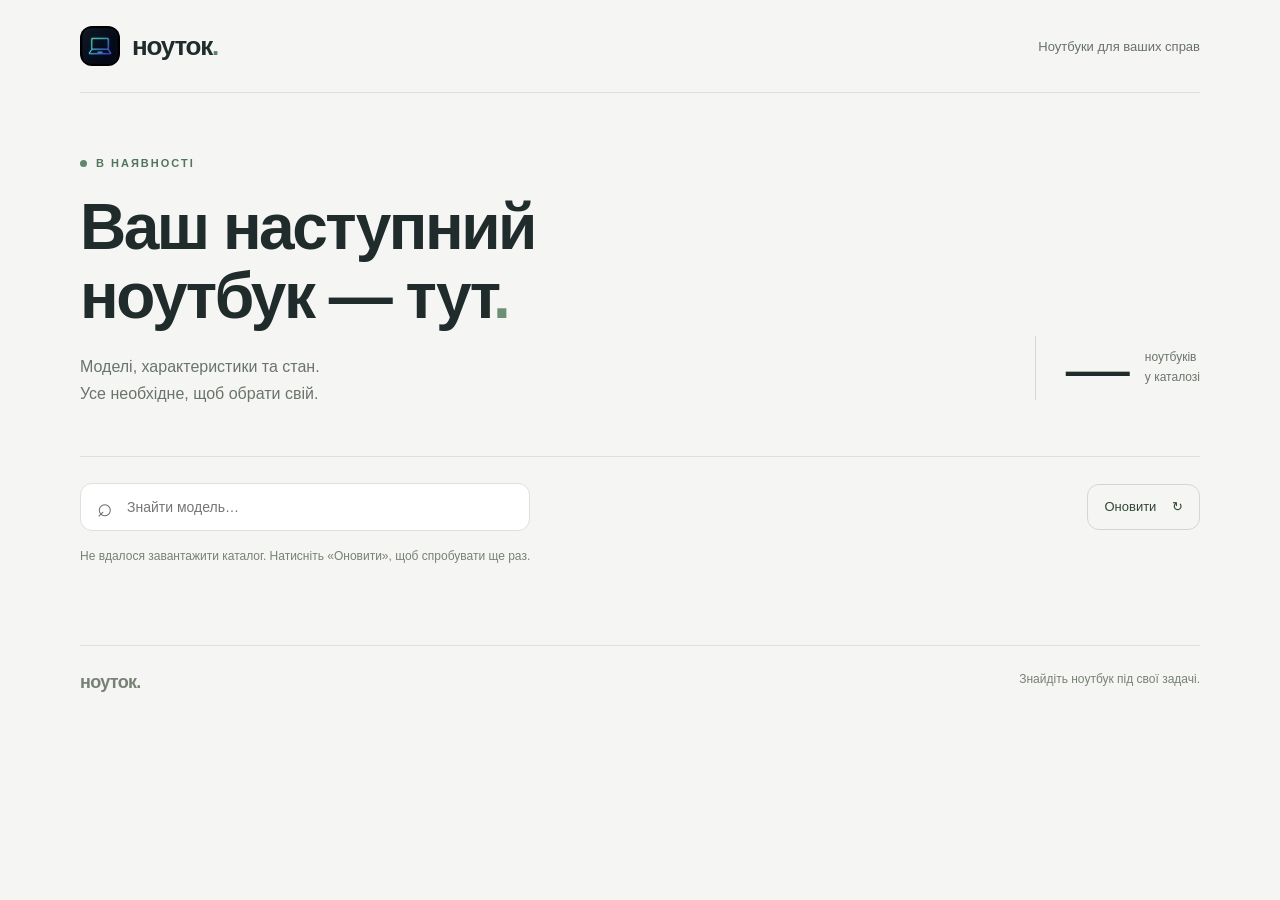
==== catalog.html @ 79359422 "Add files via upload" ====
<!DOCTYPE html>
<html lang="uk">
<head>
  <meta charset="UTF-8">
  <meta name="viewport" content="width=device-width, initial-scale=1">
  <meta name="theme-color" content="#f5f6f3">
  <meta name="description" content="Ноуток — ноутбуки в наявності. Оберіть модель, оперативну пам’ять, SSD і стан.">
  <title>Ноутбуки в наявності · Ноуток</title>
  <link rel="icon" href="icon-192.png">
  <link rel="stylesheet" href="catalog.css?v=1.11.97">
  <script src="catalog.js?v=1.11.96" defer></script>
</head>
<body>
  <header class="catalog-header"><a href="catalog.html" class="catalog-brand" aria-label="Ноуток — каталог"><img src="icon-192.png" width="40" height="40" alt=""><span>ноуток<span class="brand-dot">.</span></span></a><span class="header-note">Ноутбуки для ваших справ</span></header>
  <main>
    <section class="catalog-intro" aria-labelledby="catalogTitle">
      <div><p class="eyebrow"><span></span> В НАЯВНОСТІ</p><h1 id="catalogTitle">Ваш наступний<br>ноутбук — тут<span>.</span></h1><p class="intro-copy">Моделі, характеристики та стан.<br>Усе необхідне, щоб обрати свій.</p></div>
      <div class="catalog-total"><strong id="catalogTotal">—</strong><span>ноутбуків<br>у каталозі</span></div>
    </section>
    <section class="catalog-results" aria-label="Ноутбуки">
      <div class="catalog-toolbar"><label class="search"><span aria-hidden="true">⌕</span><input id="catalogSearch" type="search" placeholder="Знайти модель…" aria-label="Пошук ноутбука"></label><button id="catalogReload" type="button">Оновити <span aria-hidden="true">↻</span></button></div>
      <div class="catalog-info"><p id="catalogStatus" role="status" aria-live="polite">Завантаження ноутбуків…</p><span id="catalogUpdated"></span></div>
      <div id="catalogList" aria-busy="true"></div>
    </section>
  </main>
  <footer><span>ноуток.</span><span>Знайдіть ноутбук під свої задачі.</span></footer>
</body>
</html>
---- catalog.css ----
:root{font-family:Inter,-apple-system,BlinkMacSystemFont,"Segoe UI",sans-serif;color:#202c2b;background:#f5f6f3;font-synthesis:none}*{box-sizing:border-box}body{margin:0}button,input{font:inherit}button,a,input{-webkit-tap-highlight-color:transparent}button{cursor:pointer}a{color:inherit;text-decoration:none}.catalog-header,main,footer{width:min(1120px,calc(100% - 64px));margin-inline:auto}.catalog-header{display:flex;align-items:center;justify-content:space-between;padding:26px 0;border-bottom:1px solid #dce1da}.catalog-brand{display:flex;gap:12px;align-items:center;font-size:26px;font-weight:850;letter-spacing:-1.2px}.catalog-brand img{border-radius:12px}.brand-dot{color:#5b826b}.header-note{font-size:13px;color:#69716c}.catalog-intro{display:flex;justify-content:space-between;align-items:flex-end;padding:64px 0 48px;gap:24px}.eyebrow{display:flex;gap:9px;align-items:center;font-size:11px;letter-spacing:2px;font-weight:800;color:#50745d;margin:0 0 24px}.eyebrow span{width:7px;height:7px;border-radius:50%;background:#60866b}h1{font-size:clamp(38px,5.5vw,64px);line-height:1.08;letter-spacing:-2.5px;font-weight:750;margin:0}h1>span{color:#6d8f75}.intro-copy{font-size:16px;line-height:1.7;color:#6a746c;margin:22px 0 0}.catalog-total{display:flex;align-items:center;gap:18px;border-left:1px solid #d1d8cf;padding-left:30px;margin-bottom:8px}.catalog-total strong{font-size:64px;line-height:1;letter-spacing:-3px;font-weight:500}.catalog-total span{font-size:12px;line-height:1.6;color:#6a746c}.catalog-toolbar{display:flex;justify-content:space-between;gap:16px;align-items:center;border-top:1px solid #dce1da;padding-top:26px}.search{display:flex;gap:12px;align-items:center;width:min(450px,100%);padding:10px 16px;background:#fff;border:1px solid #dce1da;border-radius:12px}.search>span{font-size:26px;line-height:1;color:#6a746c}.search input{width:100%;border:0;outline:none;background:none;min-height:26px;font-size:14px;color:#202c2b}.search:focus-within{outline:2px solid #6d8f75;outline-offset:2px}#catalogReload{padding:12px 16px;min-height:46px;border-radius:12px;border:1px solid #d1d8cf;background:transparent;color:#314637;font-size:13px;white-space:nowrap}#catalogReload span{margin-left:12px}#catalogReload:disabled{opacity:.5;cursor:wait}.catalog-info{display:flex;justify-content:space-between;gap:16px;align-items:center;min-height:50px;font-size:12px;color:#788175}.catalog-info p{margin:14px 0}#catalogList{display:grid;gap:12px}.buyer-card{display:grid;grid-template-columns:minmax(0,1fr) 320px;align-items:center;gap:30px;padding:26px;background:#fff;border:1px solid #e0e5dc;border-radius:18px}.buyer-model{display:flex;gap:18px;align-items:center;min-width:0}.laptop-symbol{display:grid;place-items:center;flex-shrink:0;width:62px;height:62px;background:#eef2eb;border-radius:14px;color:#617c66}.laptop-symbol svg{width:34px;height:34px}.buyer-card h2{font-size:18px;line-height:1.45;font-weight:650;margin:0;letter-spacing:-.3px;overflow-wrap:anywhere}.buyer-number{font-size:11px;letter-spacing:1px;text-transform:uppercase;color:#788175;margin:0 0 7px}.buyer-card dl{display:grid;grid-template-columns:1fr 1fr 1fr;gap:12px;margin:0}.buyer-card dt{font-size:10px;letter-spacing:1px;color:#788175;text-transform:uppercase;margin-bottom:9px}.buyer-card dd{margin:0;font-size:15px;font-weight:650}.condition{display:inline-block;border-radius:6px;padding:4px 7px;background:#edf4e9;color:#4a6a45;line-height:1.25}.unspecified{color:#879084;font-size:12px;font-weight:400}.catalog-empty{padding:60px 20px;text-align:center;color:#69716c;border:1px dashed #cdd7ca;border-radius:18px;font-size:15px}footer{display:flex;justify-content:space-between;gap:20px;margin-top:64px;padding:26px 0;border-top:1px solid #dce1da;color:#788175;font-size:12px}footer>span:first-child{font-weight:800;font-size:18px;letter-spacing:-.7px}button:focus-visible,a:focus-visible{outline:2px solid #6d8f75;outline-offset:4px}@media(max-width:780px){.catalog-header,main,footer{width:calc(100% - 36px)}.header-note{font-size:11px;max-width:110px;text-align:right}.catalog-intro{padding:40px 0 32px;align-items:flex-start}.catalog-total{padding-left:16px;margin-top:42px;display:block}.catalog-total strong{font-size:40px}.catalog-total span{display:block;font-size:10px;margin-top:8px}h1{font-size:40px;letter-spacing:-1.7px}.intro-copy{font-size:14px}.buyer-card{grid-template-columns:1fr;gap:24px;padding:20px}.buyer-card dl{padding-top:18px;border-top:1px solid #edf0e9;gap:10px}.buyer-card h2{font-size:17px}.laptop-symbol{width:48px;height:48px}.buyer-model{gap:14px}.catalog-info{font-size:11px}#catalogUpdated{white-space:nowrap}.catalog-toolbar{gap:10px}#catalogReload{padding:12px}.catalog-total{flex-shrink:0}.catalog-intro>div:first-child{min-width:0}}@media(max-width:380px){h1{font-size:34px}.catalog-total{display:none}.catalog-header{padding:20px 0}.buyer-card{padding:17px}.buyer-card dd{font-size:14px}.catalog-info{align-items:flex-start}.catalog-info>span{margin-top:14px}.catalog-toolbar>button span{display:none}}

/* Buyer cards: aligned specifications and a distinct price column. */
.buyer-card{grid-template-columns:minmax(0,1fr) minmax(420px,1.15fr);gap:28px;padding:24px;border-radius:20px;box-shadow:0 3px 14px rgba(32,44,43,.025)}
.buyer-model>div{min-width:0}
.buyer-number{font-size:10px;letter-spacing:1.2px;margin-bottom:8px}
.buyer-card h2{font-size:19px;line-height:1.35}
.laptop-symbol{width:56px;height:56px;border:1px solid #e2eadd;background:linear-gradient(145deg,#f3f6ef,#e9efe4)}
.buyer-card dl{grid-template-columns:minmax(0,1fr) minmax(0,1fr) minmax(0,1.2fr) minmax(0,1.5fr);gap:16px;align-items:center}
.buyer-card dl>div{min-width:0}
.buyer-card dt{font-size:10px;letter-spacing:1px;margin-bottom:8px}
.buyer-card dd{font-size:16px;line-height:1.4;overflow-wrap:anywhere}
.buyer-card dl>div:last-child{border-left:1px solid #e4e9e0;padding-left:20px;text-align:right}
.buyer-card dl>div:last-child dd{font-size:23px;font-weight:750;letter-spacing:-.6px;color:#34553d}
.condition{padding:5px 9px;border:1px solid #e3eddd;border-radius:8px;font-size:13px;white-space:nowrap}
@media(max-width:950px){
  .buyer-card{grid-template-columns:1fr;gap:20px}
  .buyer-card dl{border-top:1px solid #edf0e9;padding-top:18px}
}
@media(max-width:480px){
  .buyer-card{padding:18px;gap:16px;border-radius:16px}
  .buyer-card h2{font-size:17px}
  .buyer-card dl{grid-template-columns:1fr 1fr;gap:16px 20px;padding-top:16px}
  .buyer-card dl>div:last-child{padding-left:0;border-left:0;text-align:left}
  .buyer-card dl>div:last-child dd{font-size:21px}
  .laptop-symbol{width:46px;height:46px;border-radius:12px}
}

.buyer-processor{margin:8px 0 0;font-size:12px;line-height:1.5;color:#69716c;overflow-wrap:anywhere}
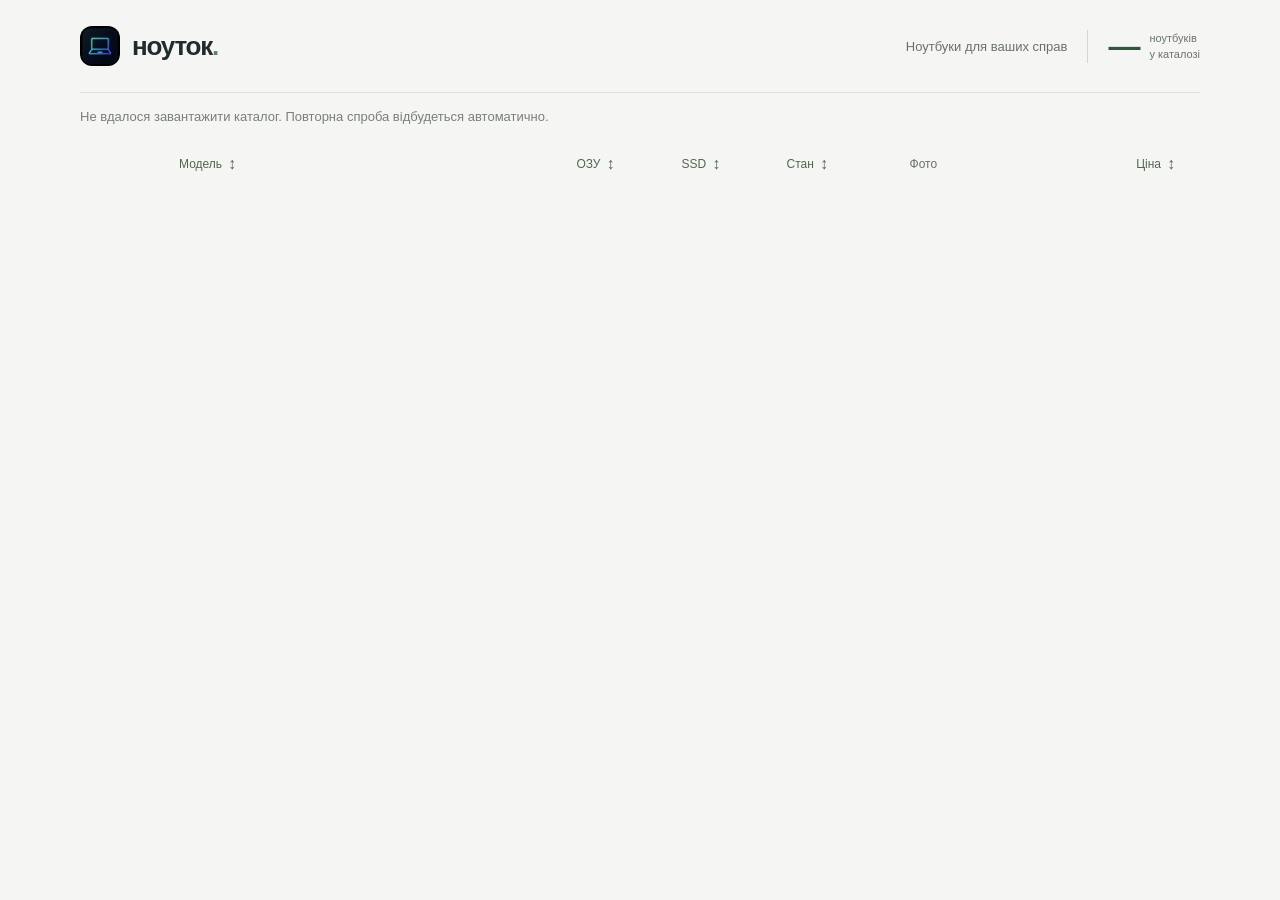
==== commit f579a2de: "Add files via upload" ====
--- a/catalog.html
+++ b/catalog.html
@@ -7,22 +7,17 @@
   <meta name="description" content="Ноуток — ноутбуки в наявності. Оберіть модель, оперативну пам’ять, SSD і стан.">
   <title>Ноутбуки в наявності · Ноуток</title>
   <link rel="icon" href="icon-192.png">
-  <link rel="stylesheet" href="catalog.css?v=1.11.97">
-  <script src="catalog.js?v=1.11.96" defer></script>
+  <link rel="stylesheet" href="catalog.css?v=1.11.109">
+  <script src="catalog.js?v=1.11.109" defer></script>
 </head>
 <body>
-  <header class="catalog-header"><a href="catalog.html" class="catalog-brand" aria-label="Ноуток — каталог"><img src="icon-192.png" width="40" height="40" alt=""><span>ноуток<span class="brand-dot">.</span></span></a><span class="header-note">Ноутбуки для ваших справ</span></header>
+  <header class="catalog-header"><a href="catalog.html" class="catalog-brand" aria-label="Ноуток — каталог"><img src="icon-192.png" width="40" height="40" alt=""><span>ноуток<span class="brand-dot">.</span></span></a><span class="header-note">Ноутбуки для ваших справ</span><div class="catalog-total"><strong id="catalogTotal">—</strong><span>ноутбуків<br>у каталозі</span></div></header>
   <main>
-    <section class="catalog-intro" aria-labelledby="catalogTitle">
-      <div><p class="eyebrow"><span></span> В НАЯВНОСТІ</p><h1 id="catalogTitle">Ваш наступний<br>ноутбук — тут<span>.</span></h1><p class="intro-copy">Моделі, характеристики та стан.<br>Усе необхідне, щоб обрати свій.</p></div>
-      <div class="catalog-total"><strong id="catalogTotal">—</strong><span>ноутбуків<br>у каталозі</span></div>
-    </section>
     <section class="catalog-results" aria-label="Ноутбуки">
-      <div class="catalog-toolbar"><label class="search"><span aria-hidden="true">⌕</span><input id="catalogSearch" type="search" placeholder="Знайти модель…" aria-label="Пошук ноутбука"></label><button id="catalogReload" type="button">Оновити <span aria-hidden="true">↻</span></button></div>
-      <div class="catalog-info"><p id="catalogStatus" role="status" aria-live="polite">Завантаження ноутбуків…</p><span id="catalogUpdated"></span></div>
+      <p id="catalogStatus" role="status" aria-live="polite">Завантаження ноутбуків…</p>
+      <div class="catalog-sort-buttons" role="group" aria-label="Сортування за колонками"><button type="button" data-sort-field="title" aria-pressed="false">Модель <span aria-hidden="true">↕</span></button><div class="catalog-sort-specs"><button type="button" data-sort-field="ram" aria-pressed="false">ОЗУ <span aria-hidden="true">↕</span></button><button type="button" data-sort-field="ssd" aria-pressed="false">SSD <span aria-hidden="true">↕</span></button><button type="button" data-sort-field="condition" aria-pressed="false">Стан <span aria-hidden="true">↕</span></button><span class="catalog-photo-heading">Фото</span><button type="button" data-sort-field="price" aria-pressed="false">Ціна <span aria-hidden="true">↕</span></button></div></div>
       <div id="catalogList" aria-busy="true"></div>
     </section>
   </main>
-  <footer><span>ноуток.</span><span>Знайдіть ноутбук під свої задачі.</span></footer>
 </body>
 </html>
--- a/catalog.css
+++ b/catalog.css
@@ -1,12 +1,12 @@
-:root{font-family:Inter,-apple-system,BlinkMacSystemFont,"Segoe UI",sans-serif;color:#202c2b;background:#f5f6f3;font-synthesis:none}*{box-sizing:border-box}body{margin:0}button,input{font:inherit}button,a,input{-webkit-tap-highlight-color:transparent}button{cursor:pointer}a{color:inherit;text-decoration:none}.catalog-header,main,footer{width:min(1120px,calc(100% - 64px));margin-inline:auto}.catalog-header{display:flex;align-items:center;justify-content:space-between;padding:26px 0;border-bottom:1px solid #dce1da}.catalog-brand{display:flex;gap:12px;align-items:center;font-size:26px;font-weight:850;letter-spacing:-1.2px}.catalog-brand img{border-radius:12px}.brand-dot{color:#5b826b}.header-note{font-size:13px;color:#69716c}.catalog-intro{display:flex;justify-content:space-between;align-items:flex-end;padding:64px 0 48px;gap:24px}.eyebrow{display:flex;gap:9px;align-items:center;font-size:11px;letter-spacing:2px;font-weight:800;color:#50745d;margin:0 0 24px}.eyebrow span{width:7px;height:7px;border-radius:50%;background:#60866b}h1{font-size:clamp(38px,5.5vw,64px);line-height:1.08;letter-spacing:-2.5px;font-weight:750;margin:0}h1>span{color:#6d8f75}.intro-copy{font-size:16px;line-height:1.7;color:#6a746c;margin:22px 0 0}.catalog-total{display:flex;align-items:center;gap:18px;border-left:1px solid #d1d8cf;padding-left:30px;margin-bottom:8px}.catalog-total strong{font-size:64px;line-height:1;letter-spacing:-3px;font-weight:500}.catalog-total span{font-size:12px;line-height:1.6;color:#6a746c}.catalog-toolbar{display:flex;justify-content:space-between;gap:16px;align-items:center;border-top:1px solid #dce1da;padding-top:26px}.search{display:flex;gap:12px;align-items:center;width:min(450px,100%);padding:10px 16px;background:#fff;border:1px solid #dce1da;border-radius:12px}.search>span{font-size:26px;line-height:1;color:#6a746c}.search input{width:100%;border:0;outline:none;background:none;min-height:26px;font-size:14px;color:#202c2b}.search:focus-within{outline:2px solid #6d8f75;outline-offset:2px}#catalogReload{padding:12px 16px;min-height:46px;border-radius:12px;border:1px solid #d1d8cf;background:transparent;color:#314637;font-size:13px;white-space:nowrap}#catalogReload span{margin-left:12px}#catalogReload:disabled{opacity:.5;cursor:wait}.catalog-info{display:flex;justify-content:space-between;gap:16px;align-items:center;min-height:50px;font-size:12px;color:#788175}.catalog-info p{margin:14px 0}#catalogList{display:grid;gap:12px}.buyer-card{display:grid;grid-template-columns:minmax(0,1fr) 320px;align-items:center;gap:30px;padding:26px;background:#fff;border:1px solid #e0e5dc;border-radius:18px}.buyer-model{display:flex;gap:18px;align-items:center;min-width:0}.laptop-symbol{display:grid;place-items:center;flex-shrink:0;width:62px;height:62px;background:#eef2eb;border-radius:14px;color:#617c66}.laptop-symbol svg{width:34px;height:34px}.buyer-card h2{font-size:18px;line-height:1.45;font-weight:650;margin:0;letter-spacing:-.3px;overflow-wrap:anywhere}.buyer-number{font-size:11px;letter-spacing:1px;text-transform:uppercase;color:#788175;margin:0 0 7px}.buyer-card dl{display:grid;grid-template-columns:1fr 1fr 1fr;gap:12px;margin:0}.buyer-card dt{font-size:10px;letter-spacing:1px;color:#788175;text-transform:uppercase;margin-bottom:9px}.buyer-card dd{margin:0;font-size:15px;font-weight:650}.condition{display:inline-block;border-radius:6px;padding:4px 7px;background:#edf4e9;color:#4a6a45;line-height:1.25}.unspecified{color:#879084;font-size:12px;font-weight:400}.catalog-empty{padding:60px 20px;text-align:center;color:#69716c;border:1px dashed #cdd7ca;border-radius:18px;font-size:15px}footer{display:flex;justify-content:space-between;gap:20px;margin-top:64px;padding:26px 0;border-top:1px solid #dce1da;color:#788175;font-size:12px}footer>span:first-child{font-weight:800;font-size:18px;letter-spacing:-.7px}button:focus-visible,a:focus-visible{outline:2px solid #6d8f75;outline-offset:4px}@media(max-width:780px){.catalog-header,main,footer{width:calc(100% - 36px)}.header-note{font-size:11px;max-width:110px;text-align:right}.catalog-intro{padding:40px 0 32px;align-items:flex-start}.catalog-total{padding-left:16px;margin-top:42px;display:block}.catalog-total strong{font-size:40px}.catalog-total span{display:block;font-size:10px;margin-top:8px}h1{font-size:40px;letter-spacing:-1.7px}.intro-copy{font-size:14px}.buyer-card{grid-template-columns:1fr;gap:24px;padding:20px}.buyer-card dl{padding-top:18px;border-top:1px solid #edf0e9;gap:10px}.buyer-card h2{font-size:17px}.laptop-symbol{width:48px;height:48px}.buyer-model{gap:14px}.catalog-info{font-size:11px}#catalogUpdated{white-space:nowrap}.catalog-toolbar{gap:10px}#catalogReload{padding:12px}.catalog-total{flex-shrink:0}.catalog-intro>div:first-child{min-width:0}}@media(max-width:380px){h1{font-size:34px}.catalog-total{display:none}.catalog-header{padding:20px 0}.buyer-card{padding:17px}.buyer-card dd{font-size:14px}.catalog-info{align-items:flex-start}.catalog-info>span{margin-top:14px}.catalog-toolbar>button span{display:none}}
+:root{font-family:Inter,-apple-system,BlinkMacSystemFont,"Segoe UI",sans-serif;color:#202c2b;background:#f5f6f3;font-synthesis:none}*{box-sizing:border-box}body{margin:0}button,input{font:inherit}button,a,input{-webkit-tap-highlight-color:transparent}button{cursor:pointer}a{color:inherit;text-decoration:none}.catalog-header,main{width:min(1120px,calc(100% - 64px));margin-inline:auto}.catalog-header{display:flex;align-items:center;justify-content:space-between;padding:26px 0;border-bottom:1px solid #dce1da}.catalog-brand{display:flex;gap:12px;align-items:center;font-size:26px;font-weight:850;letter-spacing:-1.2px}.catalog-brand img{border-radius:12px}.brand-dot{color:#5b826b}.header-note{font-size:13px;color:#69716c}#catalogList{display:grid;gap:12px}.buyer-card{display:grid;grid-template-columns:minmax(0,1fr) 320px;align-items:center;gap:30px;padding:26px;background:#fff;border:1px solid #e0e5dc;border-radius:18px}.buyer-model{display:flex;gap:18px;align-items:center;min-width:0}.laptop-symbol{display:grid;place-items:center;flex-shrink:0;width:62px;height:62px;background:#eef2eb;border-radius:14px;color:#617c66}.laptop-symbol svg{width:34px;height:34px}.buyer-card h2{font-size:18px;line-height:1.45;font-weight:650;margin:0;letter-spacing:-.3px;overflow-wrap:anywhere}.buyer-number{font-size:11px;letter-spacing:1px;text-transform:uppercase;color:#788175;margin:0 0 7px}.buyer-card dl{display:grid;grid-template-columns:1fr 1fr 1fr;gap:12px;margin:0}.buyer-card dt{font-size:10px;letter-spacing:1px;color:#788175;text-transform:uppercase;margin-bottom:9px}.buyer-card dd{margin:0;font-size:15px;font-weight:650}.condition{display:inline-block;border-radius:6px;padding:4px 7px;background:#edf4e9;color:#4a6a45;line-height:1.25}.unspecified{color:#879084;font-size:12px;font-weight:400}.catalog-empty{padding:60px 20px;text-align:center;color:#69716c;border:1px dashed #cdd7ca;border-radius:18px;font-size:15px}button:focus-visible,a:focus-visible{outline:2px solid #6d8f75;outline-offset:4px}@media(max-width:780px){.catalog-header,main{width:calc(100% - 36px)}.header-note{font-size:11px;max-width:110px;text-align:right}.buyer-card{grid-template-columns:1fr;gap:24px;padding:20px}.buyer-card dl{padding-top:18px;border-top:1px solid #edf0e9;gap:10px}.buyer-card h2{font-size:17px}.laptop-symbol{width:48px;height:48px}.buyer-model{gap:14px}}@media(max-width:380px){.catalog-header{padding:20px 0}.buyer-card{padding:17px}.buyer-card dd{font-size:14px}}
 
 /* Buyer cards: aligned specifications and a distinct price column. */
-.buyer-card{grid-template-columns:minmax(0,1fr) minmax(420px,1.15fr);gap:28px;padding:24px;border-radius:20px;box-shadow:0 3px 14px rgba(32,44,43,.025)}
+.buyer-card{grid-template-columns:minmax(0,1fr) minmax(520px,1.35fr);gap:28px;padding:24px;border-radius:20px;box-shadow:0 3px 14px rgba(32,44,43,.025)}
 .buyer-model>div{min-width:0}
 .buyer-number{font-size:10px;letter-spacing:1.2px;margin-bottom:8px}
 .buyer-card h2{font-size:19px;line-height:1.35}
 .laptop-symbol{width:56px;height:56px;border:1px solid #e2eadd;background:linear-gradient(145deg,#f3f6ef,#e9efe4)}
-.buyer-card dl{grid-template-columns:minmax(0,1fr) minmax(0,1fr) minmax(0,1.2fr) minmax(0,1.5fr);gap:16px;align-items:center}
+.buyer-card dl{grid-template-columns:minmax(0,1fr) minmax(0,1fr) minmax(0,1.2fr) minmax(0,1.3fr) minmax(0,1.5fr);gap:16px;align-items:center}
 .buyer-card dl>div{min-width:0}
 .buyer-card dt{font-size:10px;letter-spacing:1px;margin-bottom:8px}
 .buyer-card dd{font-size:16px;line-height:1.4;overflow-wrap:anywhere}
@@ -27,3 +27,44 @@
 }
 
 .buyer-processor{margin:8px 0 0;font-size:12px;line-height:1.5;color:#69716c;overflow-wrap:anywhere}
+
+
+
+
+
+
+
+
+.catalog-header{gap:20px}
+.header-note{margin-left:auto}
+.catalog-total{display:flex;align-items:center;flex-shrink:0;gap:10px;padding-left:20px;border-left:1px solid #d1d8cf}
+.catalog-total strong{font-size:32px;line-height:1;font-weight:650;letter-spacing:-1px;color:#34553d}
+.catalog-total span{font-size:11px;line-height:1.5;color:#6a746c}
+@media(max-width:600px){.header-note{display:none}.catalog-header{gap:12px}.catalog-total{padding-left:12px;gap:8px}.catalog-total strong{font-size:28px}.catalog-total span{font-size:10px}}
+
+
+
+
+
+
+
+/* Match the card's outer grid and specifications grid exactly. */
+.catalog-sort-buttons{display:grid;grid-template-columns:minmax(0,1fr) minmax(520px,1.35fr);gap:28px;padding:0 25px;margin:0 0 12px}
+.catalog-sort-specs{display:grid;grid-template-columns:minmax(0,1fr) minmax(0,1fr) minmax(0,1.2fr) minmax(0,1.3fr) minmax(0,1.5fr);gap:16px}
+.catalog-sort-buttons button{display:flex;align-items:center;justify-self:start;gap:6px;min-height:40px;max-width:100%;padding:8px 0;border:0;border-radius:6px;background:transparent;color:#526650;font:inherit;font-size:12px;cursor:pointer}
+.catalog-sort-buttons>button{margin-left:74px}
+.catalog-sort-specs>button:last-child{justify-self:end}
+.catalog-sort-buttons button:hover{color:#202c2b;background:#edf4e9}
+.catalog-sort-buttons button[aria-pressed="true"]{color:#34553d;font-weight:700;background:#edf4e9}
+.catalog-sort-buttons button span{font-size:16px}
+@media(max-width:950px){.catalog-sort-buttons{grid-template-columns:1fr;gap:4px}.catalog-sort-specs{border-top:1px solid #dce1da;padding-top:4px}}
+@media(max-width:780px){.catalog-sort-buttons>button{margin-left:70px}}
+@media(max-width:480px){.catalog-sort-buttons{padding:0 19px}.catalog-sort-buttons>button{margin-left:60px}.catalog-sort-specs{grid-template-columns:1fr 1fr;gap:4px 20px}.catalog-sort-specs>button:last-child{justify-self:start}}
+
+.catalog-sort-buttons{margin-top:20px}
+#catalogStatus{font-size:13px;color:#788175;margin:16px 0}
+
+main{padding-bottom:24px}
+
+.catalog-photo-heading{display:flex;align-items:center;min-height:40px;color:#69716c;font-size:12px}
+.catalog-photo-link{display:inline-flex;align-items:center;min-height:40px;color:#34553d;font-size:12px;font-weight:650;text-decoration:underline;text-underline-offset:3px;white-space:nowrap}
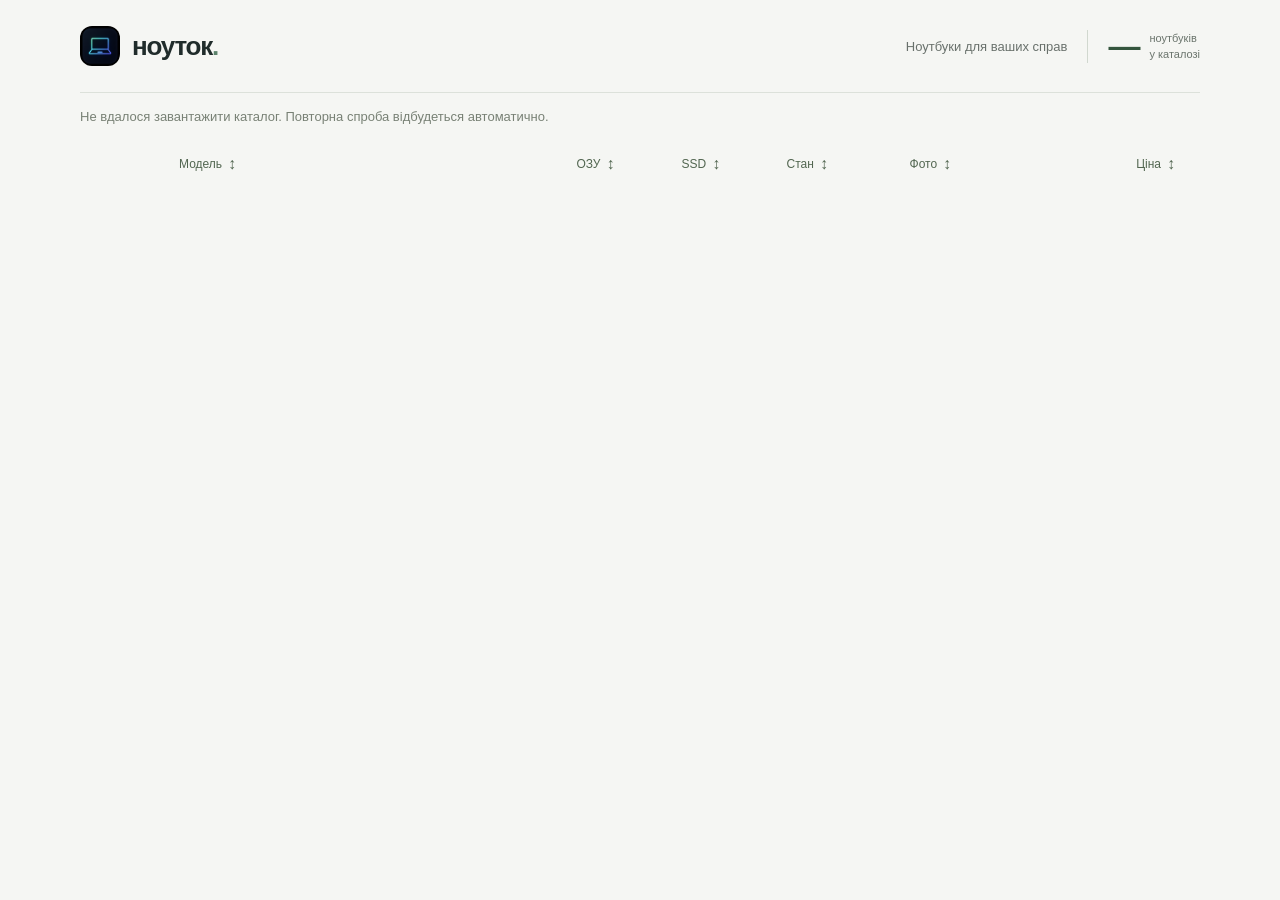
==== commit 2eebfd43: "Add files via upload" ====
--- a/catalog.html
+++ b/catalog.html
@@ -7,15 +7,15 @@
   <meta name="description" content="Ноуток — ноутбуки в наявності. Оберіть модель, оперативну пам’ять, SSD і стан.">
   <title>Ноутбуки в наявності · Ноуток</title>
   <link rel="icon" href="icon-192.png">
-  <link rel="stylesheet" href="catalog.css?v=1.11.109">
-  <script src="catalog.js?v=1.11.109" defer></script>
+  <link rel="stylesheet" href="catalog.css?v=1.11.115">
+  <script src="catalog.js?v=1.11.116" defer></script>
 </head>
 <body>
   <header class="catalog-header"><a href="catalog.html" class="catalog-brand" aria-label="Ноуток — каталог"><img src="icon-192.png" width="40" height="40" alt=""><span>ноуток<span class="brand-dot">.</span></span></a><span class="header-note">Ноутбуки для ваших справ</span><div class="catalog-total"><strong id="catalogTotal">—</strong><span>ноутбуків<br>у каталозі</span></div></header>
   <main>
     <section class="catalog-results" aria-label="Ноутбуки">
       <p id="catalogStatus" role="status" aria-live="polite">Завантаження ноутбуків…</p>
-      <div class="catalog-sort-buttons" role="group" aria-label="Сортування за колонками"><button type="button" data-sort-field="title" aria-pressed="false">Модель <span aria-hidden="true">↕</span></button><div class="catalog-sort-specs"><button type="button" data-sort-field="ram" aria-pressed="false">ОЗУ <span aria-hidden="true">↕</span></button><button type="button" data-sort-field="ssd" aria-pressed="false">SSD <span aria-hidden="true">↕</span></button><button type="button" data-sort-field="condition" aria-pressed="false">Стан <span aria-hidden="true">↕</span></button><span class="catalog-photo-heading">Фото</span><button type="button" data-sort-field="price" aria-pressed="false">Ціна <span aria-hidden="true">↕</span></button></div></div>
+      <div class="catalog-sort-buttons" role="group" aria-label="Сортування за колонками"><button type="button" data-sort-field="title" aria-pressed="false">Модель <span aria-hidden="true">↕</span></button><div class="catalog-sort-specs"><button type="button" data-sort-field="ram" aria-pressed="false">ОЗУ <span aria-hidden="true">↕</span></button><button type="button" data-sort-field="ssd" aria-pressed="false">SSD <span aria-hidden="true">↕</span></button><button type="button" data-sort-field="condition" aria-pressed="false">Стан <span aria-hidden="true">↕</span></button><button type="button" data-sort-field="photo" aria-pressed="false">Фото <span aria-hidden="true">↕</span></button><button type="button" data-sort-field="price" aria-pressed="false">Ціна <span aria-hidden="true">↕</span></button></div></div>
       <div id="catalogList" aria-busy="true"></div>
     </section>
   </main>
--- a/catalog.css
+++ b/catalog.css
@@ -67,4 +67,6 @@
 main{padding-bottom:24px}
 
 .catalog-photo-heading{display:flex;align-items:center;min-height:40px;color:#69716c;font-size:12px}
-.catalog-photo-link{display:inline-flex;align-items:center;min-height:40px;color:#34553d;font-size:12px;font-weight:650;text-decoration:underline;text-underline-offset:3px;white-space:nowrap}
+.catalog-photo-link{display:inline-flex;align-items:center;justify-content:center;min-height:40px;max-width:100%;padding:8px;border:1px solid #ceddc9;border-radius:9px;background:#edf4e9;color:#34553d;font-size:12px;font-weight:650;line-height:1.3;text-align:center;text-decoration:none;white-space:nowrap;transition:background .15s ease,border-color .15s ease}
+.catalog-photo-link:hover{background:#e0ecd9;border-color:#a9c1a1}
+.catalog-photo-link:active{background:#d4e4cb}
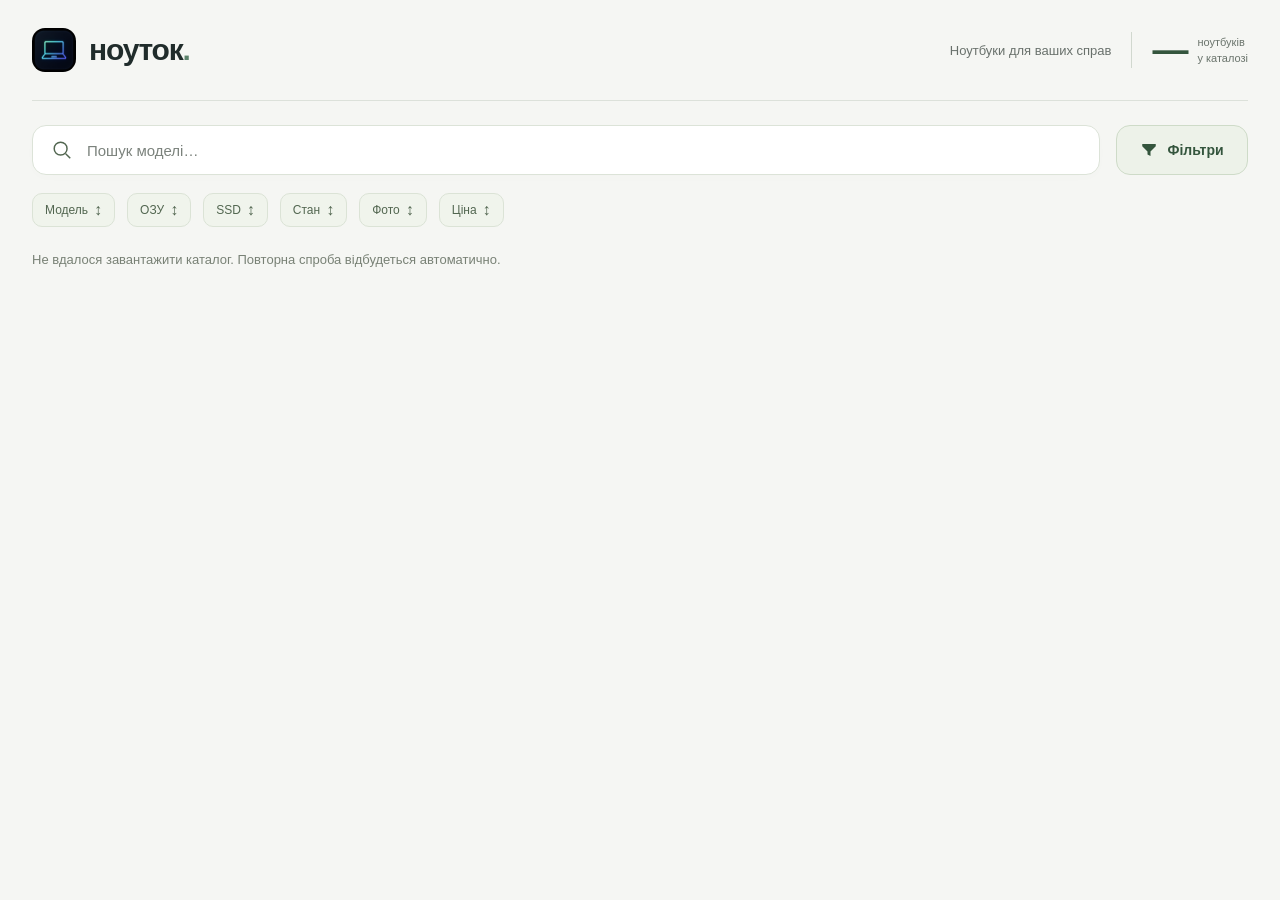
==== commit e1f1f8c2: "Add files via upload" ====
--- a/catalog.html
+++ b/catalog.html
@@ -7,15 +7,25 @@
   <meta name="description" content="Ноуток — ноутбуки в наявності. Оберіть модель, оперативну пам’ять, SSD і стан.">
   <title>Ноутбуки в наявності · Ноуток</title>
   <link rel="icon" href="icon-192.png">
-  <link rel="stylesheet" href="catalog.css?v=1.11.115">
-  <script src="catalog.js?v=1.11.116" defer></script>
+  <link rel="stylesheet" href="catalog.css?v=1.11.126">
+  <script src="catalog.js?v=1.11.126" defer></script>
 </head>
 <body>
   <header class="catalog-header"><a href="catalog.html" class="catalog-brand" aria-label="Ноуток — каталог"><img src="icon-192.png" width="40" height="40" alt=""><span>ноуток<span class="brand-dot">.</span></span></a><span class="header-note">Ноутбуки для ваших справ</span><div class="catalog-total"><strong id="catalogTotal">—</strong><span>ноутбуків<br>у каталозі</span></div></header>
   <main>
     <section class="catalog-results" aria-label="Ноутбуки">
       <p id="catalogStatus" role="status" aria-live="polite">Завантаження ноутбуків…</p>
-      <div class="catalog-sort-buttons" role="group" aria-label="Сортування за колонками"><button type="button" data-sort-field="title" aria-pressed="false">Модель <span aria-hidden="true">↕</span></button><div class="catalog-sort-specs"><button type="button" data-sort-field="ram" aria-pressed="false">ОЗУ <span aria-hidden="true">↕</span></button><button type="button" data-sort-field="ssd" aria-pressed="false">SSD <span aria-hidden="true">↕</span></button><button type="button" data-sort-field="condition" aria-pressed="false">Стан <span aria-hidden="true">↕</span></button><button type="button" data-sort-field="photo" aria-pressed="false">Фото <span aria-hidden="true">↕</span></button><button type="button" data-sort-field="price" aria-pressed="false">Ціна <span aria-hidden="true">↕</span></button></div></div>
+      <div class="catalog-mobile-tools">
+        <label class="catalog-search"><svg viewBox="0 0 24 24" fill="none" aria-hidden="true"><circle cx="10.5" cy="10.5" r="7" stroke="currentColor" stroke-width="1.6"/><path d="m16 16 5 5" stroke="currentColor" stroke-width="1.6"/></svg><input id="catalogSearch" type="search" placeholder="Пошук моделі…" aria-label="Пошук моделі"></label>
+      </div>
+      <div class="catalog-sort-buttons" role="group" aria-label="Сортування за колонками"><button type="button" data-sort-field="title" aria-pressed="false">Модель <span aria-hidden="true">↕</span></button><div class="catalog-sort-specs"><button type="button" data-sort-field="ram" aria-pressed="false">ОЗУ <span aria-hidden="true">↕</span></button><button type="button" data-sort-field="ssd" aria-pressed="false">SSD <span aria-hidden="true">↕</span></button><button type="button" data-sort-field="condition" aria-pressed="false">Стан <span aria-hidden="true">↕</span></button><button type="button" data-sort-field="photo" aria-pressed="false">Фото <span aria-hidden="true">↕</span></button><button type="button" data-sort-field="price" aria-pressed="false">Ціна <span aria-hidden="true">↕</span></button></div><button id="catalogFiltersToggle" type="button" aria-expanded="false" aria-controls="catalogFilters"><svg viewBox="0 0 24 24" fill="currentColor" aria-hidden="true"><path d="M3 4h18v3l-7 7v6l-4-2v-4L3 7z"/></svg>Фільтри</button></div>
+      <div id="catalogFilters" class="catalog-mobile-tools" hidden>
+        <label>ОЗУ<select id="filterRam"><option value="">Усі</option></select></label>
+        <label>SSD<select id="filterSsd"><option value="">Усі</option></select></label>
+        <label>Стан<select id="filterCondition"><option value="">Будь-який</option><option>Як новий</option><option>9/10</option><option>8/10</option><option>7/10</option></select></label>
+        <label class="catalog-photo-filter"><input id="filterPhoto" type="checkbox"> Лише з фото</label>
+        <button id="resetCatalogFilters" type="button">Скинути фільтри</button>
+      </div>
       <div id="catalogList" aria-busy="true"></div>
     </section>
   </main>
--- a/catalog.css
+++ b/catalog.css
@@ -70,3 +70,186 @@
 .catalog-photo-link{display:inline-flex;align-items:center;justify-content:center;min-height:40px;max-width:100%;padding:8px;border:1px solid #ceddc9;border-radius:9px;background:#edf4e9;color:#34553d;font-size:12px;font-weight:650;line-height:1.3;text-align:center;text-decoration:none;white-space:nowrap;transition:background .15s ease,border-color .15s ease}
 .catalog-photo-link:hover{background:#e0ecd9;border-color:#a9c1a1}
 .catalog-photo-link:active{background:#d4e4cb}
+
+.catalog-mobile-tools,#catalogFiltersToggle,.buyer-mobile-specs,.buyer-mobile-price,.photo-mobile-label{display:none}
+[hidden]{display:none !important}
+@media(max-width:780px){
+  .catalog-header,main{width:calc(100% - 32px)}
+  .catalog-header{padding:26px 0 22px;border:0;gap:12px}
+  .catalog-brand{font-size:30px;letter-spacing:-1.4px;gap:14px;font-weight:900}
+  .catalog-brand img{width:48px;height:48px;border-radius:13px}
+  .header-note{display:none}
+  .catalog-total{gap:10px;padding-left:15px}
+  .catalog-total strong{font-size:36px;font-weight:750}
+  .catalog-total span{font-size:12px;line-height:1.35}
+  .catalog-mobile-tools{display:block}
+  .catalog-search{display:flex;align-items:center;gap:14px;padding:0 16px;height:52px;background:#fff;border:1px solid #e0e4dc;border-radius:17px;box-shadow:0 3px 12px #20352a04}
+  .catalog-search svg{width:25px;height:25px;flex-shrink:0}
+  .catalog-search input{width:100%;min-width:0;border:0;background:transparent;color:#202c2b;font-size:17px;outline:none}
+  .catalog-search:focus-within{outline:2px solid #6d8f75;outline-offset:2px}
+  .catalog-search input::placeholder{color:#7b827c}
+  .catalog-sort-buttons{display:grid;grid-template-columns:1.08fr .8fr .9fr 1.12fr;align-items:center;gap:7px;padding:0;margin:16px 0}
+  .catalog-sort-specs{display:contents}
+  .catalog-sort-buttons button{justify-content:center;justify-self:stretch;min-width:0;min-height:40px;margin:0;padding:7px 4px;border:1px solid #d6ddd2;border-radius:13px;background:#edf1e9;color:#3c5245;font-size:14px;gap:5px;white-space:nowrap}
+  .catalog-sort-buttons [data-sort-field="title"]{order:0}
+  .catalog-sort-buttons [data-sort-field="price"]{order:1}
+  .catalog-sort-buttons [data-sort-field="condition"]{order:2}
+  #catalogFiltersToggle{display:flex;order:3}
+  #catalogFiltersToggle svg{width:17px;height:17px}
+  .catalog-sort-buttons [data-sort-field="ram"],.catalog-sort-buttons [data-sort-field="ssd"],.catalog-sort-buttons [data-sort-field="photo"]{display:none;order:4}
+  .catalog-sort-buttons.filters-expanded [data-sort-field="ram"],.catalog-sort-buttons.filters-expanded [data-sort-field="ssd"],.catalog-sort-buttons.filters-expanded [data-sort-field="photo"]{display:flex;flex-basis:28%}
+  #catalogFilters{display:grid;grid-template-columns:1fr 1fr;gap:12px;padding:16px;margin-bottom:16px;background:#fff;border:1px solid #dce3d8;border-radius:16px}
+  #catalogFilters label{display:flex;flex-direction:column;gap:6px;font-size:13px;color:#526650;min-width:0}
+  #catalogFilters select{width:100%;min-height:42px;border:1px solid #d6ddd2;border-radius:9px;background:#f5f6f3;padding:8px;color:#202c2b;font:inherit}
+  #catalogFilters .catalog-photo-filter{flex-direction:row;align-items:center}
+  #filterPhoto{accent-color:#34553d;width:18px;height:18px}
+  #resetCatalogFilters{grid-column:1/-1;min-height:40px;background:#edf1e9;border:1px solid #d6ddd2;border-radius:10px;color:#34553d;font:inherit}
+  #catalogList{gap:12px}
+  .buyer-card{display:block;position:relative;padding:15px 14px 13px;border-radius:17px;border-color:#e6e9e2;box-shadow:0 3px 14px #20352a05}
+  .buyer-model{align-items:flex-start;gap:12px;padding-right:62px;min-height:46px;padding-left:68px;position:relative}
+  .buyer-model>div{display:flex;flex-direction:column;min-width:0;width:100%}
+  .buyer-card h2{font-size:17px;line-height:1.3;font-weight:750;letter-spacing:-.45px;order:0}
+  .buyer-number{order:1;margin:4px 0 0;font-size:12px;letter-spacing:0;text-transform:none;color:#7a827b}
+  .buyer-number-prefix,.buyer-processor{display:none}
+  .laptop-symbol{position:absolute;top:0;left:0;width:56px;height:58px;border-radius:15px;color:#54715c;background:linear-gradient(135deg,#f0f4ed,#e7eee1)}
+  .laptop-symbol svg{width:42px;height:42px}
+  .buyer-mobile-specs{display:block;margin:5px 0 0;padding-left:68px;color:#7c847d;font-size:12px;line-height:1.5;overflow-wrap:anywhere;min-height:18px}
+  .buyer-card dl{display:flex;justify-content:space-between;align-items:center;gap:10px;border-top:1px solid #edf0e9;padding-top:11px;margin-top:12px}
+  .buyer-card dl>div:nth-child(1),.buyer-card dl>div:nth-child(2),.buyer-card dt{display:none}
+  .buyer-card dl>div:nth-child(4){position:absolute;right:14px;top:15px;max-width:62px}
+  .buyer-card dl>div:nth-child(4) .unspecified{display:none}
+  .buyer-card dl>div:last-child{border:0;padding:0;text-align:right;margin-left:auto}
+  .buyer-card dl>div:last-child dd{font-size:22px;line-height:1.2;font-weight:800;letter-spacing:-.6px}
+  .buyer-desktop-price,.photo-desktop-label{display:none}
+  .buyer-mobile-price{display:inline}
+  .condition{font-size:14px;line-height:1.2;padding:6px 12px;border-radius:10px;background:linear-gradient(100deg,#e0edd9,#f0f5eb);color:#34553d}
+  .catalog-photo-link{min-height:30px;padding:5px 7px;border:0;border-radius:10px;background:#f4f6f0;font-size:12px;font-weight:500}
+  .photo-mobile-label{display:flex;gap:4px;align-items:center}
+  .photo-mobile-label svg{width:17px;height:17px}
+}
+@media(max-width:359px){
+  .catalog-brand{font-size:25px;gap:8px}.catalog-brand img{width:42px;height:42px}
+  .catalog-total{padding-left:9px;gap:7px}.catalog-total strong{font-size:30px}.catalog-total span{font-size:10px}
+  .catalog-sort-buttons{gap:5px}.catalog-sort-buttons button{font-size:12px;padding:6px 8px;gap:5px}
+  .buyer-model{padding-left:56px}.laptop-symbol{width:46px;height:52px}.buyer-mobile-specs{padding-left:56px}
+  .buyer-card h2{font-size:15px}
+}
+
+/* Desktop catalog: search toolbar and a compact, aligned comparison list. */
+@media(min-width:781px){
+  .catalog-header,main{width:min(1240px,calc(100% - 64px))}
+  .catalog-header{padding:28px 0}
+  .catalog-brand{font-size:30px;gap:13px}
+  .catalog-brand img{width:44px;height:44px;border-radius:13px}
+  .catalog-total strong{font-size:36px}
+  .catalog-results{position:relative;display:flex;flex-direction:column;padding-top:24px}
+  .catalog-mobile-tools{display:block}
+  .catalog-search{display:flex;align-items:center;gap:12px;width:calc(100% - 148px);height:50px;padding:0 18px;border:1px solid #dce3d8;border-radius:14px;background:#fff;box-shadow:0 3px 12px #20352a03}
+  .catalog-search svg{width:22px;height:22px;flex-shrink:0;color:#526650}
+  .catalog-search input{width:100%;min-width:0;border:0;outline:0;background:transparent;font-size:15px;color:#202c2b}
+  .catalog-search input::placeholder{color:#7b827c}
+  .catalog-search:focus-within{outline:2px solid #6d8f75;outline-offset:2px}
+  #catalogFiltersToggle{position:absolute;top:24px;right:0;display:flex;align-items:center;justify-content:center;width:132px;min-height:50px;margin:0;padding:12px 16px;gap:9px;border:1px solid #cedbc8;border-radius:14px;background:#edf2e9;color:#34553d;font-size:14px;font-weight:600}
+  #catalogFiltersToggle svg{width:18px;height:18px}
+  #catalogFiltersToggle[aria-expanded="true"]{background:#dfead9;border-color:#a9bfa0}
+  #catalogFilters{order:1;display:grid;grid-template-columns:1fr 1fr 1fr 1fr auto;align-items:end;gap:16px;padding:18px;margin-top:14px;border:1px solid #dce3d8;background:#fff;border-radius:14px}
+  #catalogFilters label{display:flex;flex-direction:column;gap:7px;min-width:0;font-size:12px;color:#60715f}
+  #catalogFilters select{width:100%;min-height:42px;padding:8px 10px;border:1px solid #d6ddd2;border-radius:9px;background:#f7f8f5;color:#202c2b;font:inherit}
+  #catalogFilters .catalog-photo-filter{flex-direction:row;align-items:center;align-self:center;gap:8px;margin-top:20px;font-size:13px}
+  #filterPhoto{width:17px;height:17px;accent-color:#34553d}
+  #resetCatalogFilters{min-height:42px;padding:8px 14px;border:1px solid #d6ddd2;border-radius:9px;background:#f0f4ec;color:#34553d;font:inherit;font-size:13px}
+  .catalog-sort-buttons{order:2;grid-template-columns:minmax(0,1fr) minmax(520px,1.35fr);gap:28px;margin:18px 0 9px;padding:0 23px}
+  .catalog-sort-buttons>button[data-sort-field="title"]{margin-left:68px}
+  .catalog-sort-buttons button{min-height:34px;font-size:12px}
+  .catalog-sort-specs{border:0;padding:0}
+  #catalogList{order:3;gap:10px}
+  #catalogStatus{order:4}
+  .buyer-card{grid-template-columns:minmax(0,1fr) minmax(520px,1.35fr);gap:28px;min-height:116px;padding:20px 22px;border-radius:17px;border-color:#e0e6dc;box-shadow:0 2px 10px #20352a03}
+  .buyer-model{gap:16px}
+  .laptop-symbol{width:52px;height:56px;border-radius:14px}
+  .buyer-card h2{font-size:18px;font-weight:750;letter-spacing:-.35px;line-height:1.35}
+  .buyer-number{font-size:10px;letter-spacing:.8px;margin-bottom:5px}
+  .buyer-processor{margin-top:5px;font-size:12px}
+  .buyer-card dl{border:0;padding-top:0}
+  .buyer-card dt{font-size:9px;margin-bottom:6px;letter-spacing:.8px}
+  .buyer-card dd{font-size:15px}
+  .buyer-card dl>div:last-child{padding-left:16px}
+  .buyer-card dl>div:last-child dd{font-size:24px;letter-spacing:-.7px;font-weight:800}
+  .buyer-desktop-price,.photo-desktop-label{display:none}
+  .buyer-mobile-price{display:inline}
+  .photo-mobile-label{display:flex;align-items:center;gap:6px}
+  .photo-mobile-label svg{width:18px;height:18px}
+  .catalog-photo-link{min-height:36px;padding:7px 10px;border-radius:10px;background:#f0f5eb;font-size:12px}
+  .condition{font-size:13px;padding:5px 10px;border-radius:9px;background:#eaf2e4}
+  .catalog-empty{background:#fff;margin-top:4px}
+}
+@media(min-width:781px) and (max-width:1050px){
+  .buyer-card,.catalog-sort-buttons{grid-template-columns:minmax(0,1fr) minmax(440px,1.45fr);gap:18px}
+  .buyer-card{padding-inline:18px}
+  .catalog-sort-buttons{padding-inline:19px}
+  .buyer-card dl,.catalog-sort-specs{gap:10px}
+  .buyer-model .laptop-symbol{display:none}
+  .catalog-sort-buttons>button[data-sort-field="title"]{margin-left:0}
+  .buyer-card dl>div:last-child dd{font-size:21px}
+  #catalogFilters{grid-template-columns:repeat(3,minmax(0,1fr))}
+  #catalogFilters .catalog-photo-filter{margin-top:0}
+}
+
+/* Product cards with illustrated hardware and three specification tiles. */
+#catalogList{grid-template-columns:repeat(2,minmax(0,1fr));gap:18px;align-items:stretch}
+.buyer-card.product-card{display:grid;align-items:stretch;grid-template-columns:1.45fr repeat(3,minmax(0,1fr));grid-template-rows:auto 1fr auto;gap:18px 12px;position:relative;padding:24px;border:1px solid #e2e8e8;border-radius:24px;background:linear-gradient(130deg,#fff,#f7faff);box-shadow:0 8px 28px #20344806;min-width:0}
+.product-card .buyer-model,.product-card dl{display:contents}
+.product-card .product-heading{display:block;grid-column:2/-1;grid-row:1;padding:0 0 0 4px;min-width:0}
+.product-card h2{font-size:23px;line-height:1.22;font-weight:800;letter-spacing:-.65px;margin:0}
+.product-card .buyer-number{font-size:15px;letter-spacing:0;text-transform:none;margin:8px 0 0;color:#7e8690}
+.product-illustration{grid-column:1;grid-row:1/3;align-self:center;min-width:0}
+.product-illustration svg{width:100%;height:auto;display:block}
+.product-card .product-spec{display:flex!important;flex-direction:column;align-items:center;justify-content:flex-start;gap:8px;text-align:center;min-width:0;margin:0;padding:0;border:0}
+.product-card .buyer-processor{grid-column:2;grid-row:2;overflow-wrap:anywhere}
+.product-card .product-ram{grid-column:3;grid-row:2}
+.product-card .product-ssd{grid-column:4;grid-row:2}
+.spec-icon{display:grid;place-items:center;width:54px;height:54px;border-radius:16px;background:#eaf2ff;color:#2860b9}
+.spec-icon svg{width:34px;height:34px;stroke:currentColor;stroke-width:2;stroke-linecap:round;stroke-linejoin:round}
+.spec-icon-ram{background:#f1eafb;color:#6f45a9}.spec-icon-ssd{background:#edf5e6;color:#477a34}
+.product-card .product-spec dd,.product-card .product-spec strong{order:1;font-size:15px;font-weight:750;line-height:1.3;color:#222c32;margin:0;overflow-wrap:anywhere}
+.product-card .product-spec dt,.product-card .spec-caption{display:block;order:2;font-size:12px;font-weight:400;line-height:1.35;color:#848a94;text-transform:none;letter-spacing:0;margin:0}
+.product-card .product-condition{grid-column:1/3;grid-row:3;display:flex;align-items:center;gap:10px;border-top:1px solid #e1e8eb;padding-top:18px;margin-top:4px}
+.product-card .product-condition dt{display:block;order:1;font-size:14px;color:#828a90;text-transform:none;letter-spacing:0;margin:0}
+.product-card .condition{font-size:22px;font-weight:800;border:0;border-radius:14px;background:linear-gradient(120deg,#dcebd3,#edf5e7);padding:9px 17px;color:#244d2c}
+.product-card .product-price{grid-column:3/-1;grid-row:3;display:flex;justify-content:flex-end;align-items:center;border:0!important;border-top:1px solid #e1e8eb!important;padding:18px 0 0!important;margin:4px 0 0!important;text-align:right}
+.product-card .product-price dt,.product-card .product-photo dt{display:none}
+.product-card .product-price dd{font-size:29px!important;font-weight:850;color:#244d2c;letter-spacing:-1px;line-height:1.2}
+.product-card .buyer-mobile-price{display:inline}
+.product-card .product-photo{position:static!important;grid-column:1;grid-row:2;align-self:end;justify-self:center;max-width:none!important;margin-top:125px}
+.product-card .product-photo .unspecified{display:none}
+.product-card .catalog-photo-link{background:#fff;border:1px solid #e0e7e6;min-height:30px;padding:5px 10px}
+.product-card .photo-mobile-label{display:flex;align-items:center;gap:5px}.product-card .photo-mobile-label svg{width:17px;height:17px}
+.catalog-empty{grid-column:1/-1}
+@media(min-width:781px){
+  .catalog-sort-buttons{display:flex;gap:12px;padding:0;flex-wrap:wrap}
+  .catalog-sort-specs{display:contents}
+  .catalog-sort-buttons>button[data-sort-field="title"]{margin:0}
+  .catalog-sort-buttons button[data-sort-field]{padding:7px 12px;border:1px solid #dbe3d6;border-radius:10px;background:#f0f4ec}
+}
+@media(max-width:1100px){#catalogList{grid-template-columns:1fr}.buyer-card.product-card{grid-template-columns:1.35fr repeat(3,minmax(0,1fr))}}
+@media(max-width:600px){
+  .buyer-card.product-card{grid-template-columns:repeat(3,minmax(0,1fr));padding:19px 16px;gap:18px 10px;border-radius:22px}
+  .product-card .product-heading{grid-column:2/-1;grid-row:1;padding:5px 0 0 4px}
+  .product-card h2{font-size:22px}
+  .product-card .buyer-number{font-size:14px;margin-top:7px}
+  .product-illustration{grid-column:1;grid-row:1;align-self:start}
+  .product-card .buyer-processor{grid-column:1;grid-row:2}
+  .product-card .product-ram{grid-column:2;grid-row:2}
+  .product-card .product-ssd{grid-column:3;grid-row:2}
+  .product-card .product-photo{grid-column:2/-1;grid-row:1;align-self:end;justify-self:start;margin:0 0 0 4px;transform:translateY(4px)}
+  .product-card:has(.catalog-photo-link) .product-heading{padding-bottom:38px}
+  .product-card .product-condition{grid-column:1;gap:0;flex-direction:column;align-items:flex-start}
+  .product-card .product-condition dt{display:none}
+  .product-card .product-price{grid-column:2/-1}
+  .product-card .product-price dd{font-size:28px!important}
+  .product-card .condition{font-size:20px;padding:8px 13px}
+  .product-card .product-spec dd,.product-card .product-spec strong{font-size:15px}
+  .product-card .product-spec dt,.product-card .spec-caption{font-size:11px}
+}
+
+.product-photo-image img{display:block;width:100%;height:auto;aspect-ratio:4/3;object-fit:contain;border-radius:10px;mix-blend-mode:multiply}
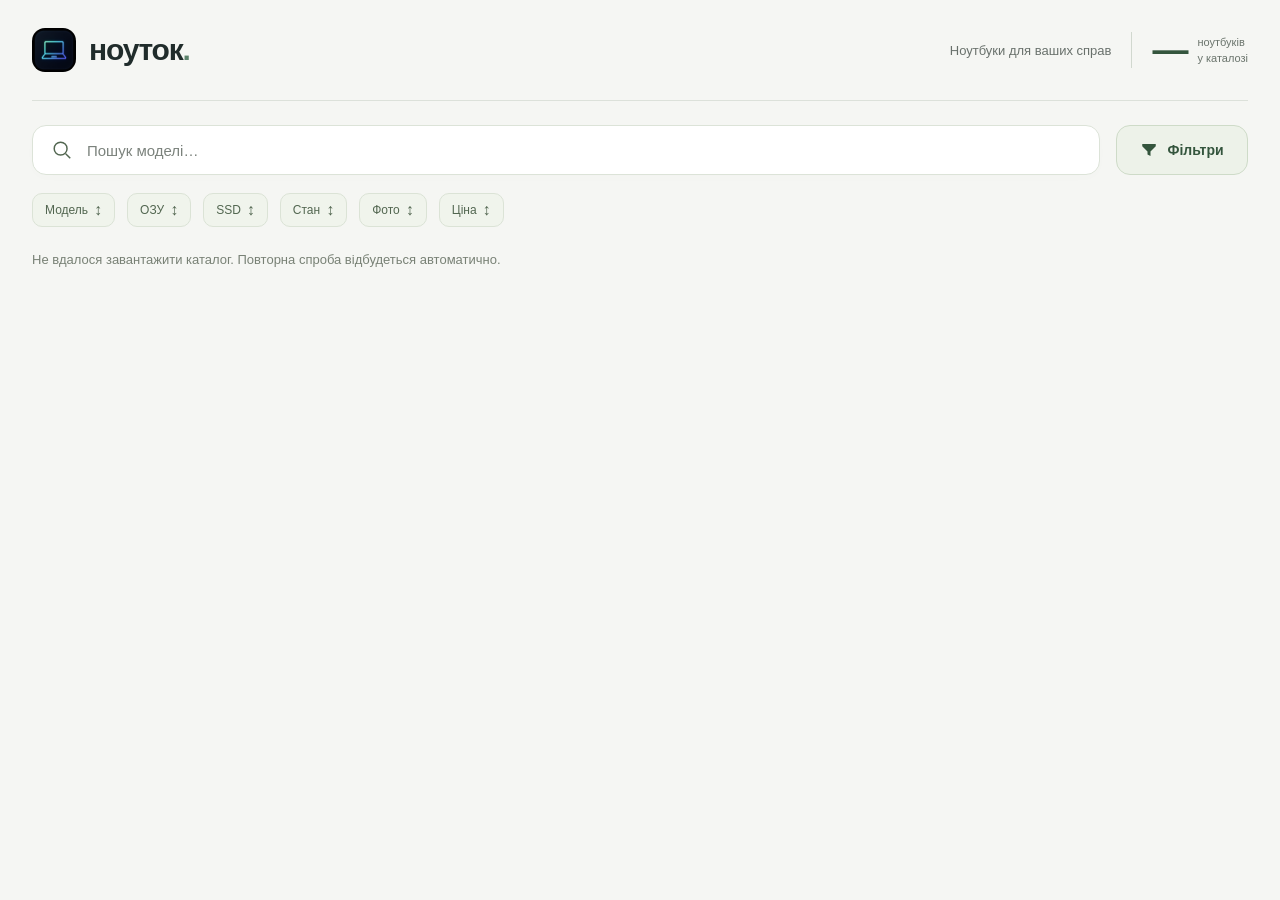
==== commit a70ae31d: "Add files via upload" ====
--- a/catalog.html
+++ b/catalog.html
@@ -7,8 +7,8 @@
   <meta name="description" content="Ноуток — ноутбуки в наявності. Оберіть модель, оперативну пам’ять, SSD і стан.">
   <title>Ноутбуки в наявності · Ноуток</title>
   <link rel="icon" href="icon-192.png">
-  <link rel="stylesheet" href="catalog.css?v=1.11.126">
-  <script src="catalog.js?v=1.11.126" defer></script>
+  <link rel="stylesheet" href="catalog.css?v=1.11.129">
+  <script src="catalog.js?v=1.11.129" defer></script>
 </head>
 <body>
   <header class="catalog-header"><a href="catalog.html" class="catalog-brand" aria-label="Ноуток — каталог"><img src="icon-192.png" width="40" height="40" alt=""><span>ноуток<span class="brand-dot">.</span></span></a><span class="header-note">Ноутбуки для ваших справ</span><div class="catalog-total"><strong id="catalogTotal">—</strong><span>ноутбуків<br>у каталозі</span></div></header>
@@ -29,5 +29,19 @@
       <div id="catalogList" aria-busy="true"></div>
     </section>
   </main>
+  <dialog id="purchaseDialog" class="purchase-dialog" aria-labelledby="purchaseTitle" aria-describedby="purchaseProduct">
+    <div class="purchase-heading"><div><p class="purchase-eyebrow">Обраний ноутбук</p><h2 id="purchaseTitle">Купити ноутбук</h2></div><button id="purchaseClose" type="button" aria-label="Закрити форму покупки">×</button></div>
+    <p id="purchaseProduct" class="purchase-product"></p>
+    <form id="purchaseForm">
+      <label for="purchaseName">ПІБ<input id="purchaseName" name="fullName" autocomplete="name" placeholder="Прізвище Ім’я По батькові" maxlength="150" required autofocus></label>
+      <label for="purchasePhone">Номер телефона<input id="purchasePhone" name="phone" type="tel" inputmode="tel" autocomplete="tel" placeholder="+380 XX XXX XX XX" maxlength="25" required></label>
+      <label for="purchaseCity">Місто отримувача<input id="purchaseCity" name="city" autocomplete="address-level2" placeholder="Наприклад, Київ" maxlength="100" required></label>
+      <label for="purchaseBranch">Відділення Нової пошти<input id="purchaseBranch" name="branch" placeholder="Номер або адреса відділення" maxlength="200" required></label>
+      <label for="purchasePrice">Ваша ціна в гривнях<div class="purchase-price-input"><input id="purchasePrice" name="offerPrice" type="number" inputmode="decimal" min="1" step="0.01" placeholder="Введіть вашу ціну" required><span aria-hidden="true">₴</span></div></label>
+      <p class="purchase-hint">Після заповнення відкриється Telegram із готовим повідомленням. Натисніть «Надіслати» в чаті, щоб передати заявку продавцю.</p>
+      <button id="purchaseSubmit" class="purchase-submit" type="submit">Продовжити в Telegram <span aria-hidden="true">↗</span></button>
+      <p id="purchaseFeedback" class="purchase-feedback" role="status" hidden></p>
+    </form>
+  </dialog>
 </body>
 </html>
--- a/catalog.css
+++ b/catalog.css
@@ -253,3 +253,50 @@
 }
 
 .product-photo-image img{display:block;width:100%;height:auto;aspect-ratio:4/3;object-fit:contain;border-radius:10px;mix-blend-mode:multiply}
+
+/* Specifications are opt-in on each card; keep the title, photo and price visible. */
+#catalogList{align-items:start}
+.buyer-card.product-card{grid-template-rows:auto auto auto}
+.product-card .product-spec[hidden]{display:none!important}
+.product-card .product-illustration{grid-row:1}
+.product-card .product-photo{grid-row:2;margin:0;align-self:center}
+.product-specs-toggle{grid-column:2/-1;grid-row:2;display:flex;align-items:center;justify-content:space-between;gap:12px;min-height:42px;padding:8px 12px;border:1px solid #dde6e8;border-radius:12px;background:#f0f5f7;color:#4f626a;text-align:left;font-size:13px;font-weight:600}
+.product-specs-toggle:hover{background:#e7eff2}
+.product-specs-toggle span{font-size:17px}
+.product-card .product-spec{grid-row:3}
+.product-card .product-condition,.product-card .product-price{grid-row:3}
+.product-card.specs-expanded .product-condition,.product-card.specs-expanded .product-price{grid-row:4}
+@media(max-width:600px){
+  .product-specs-toggle{grid-column:1/-1}
+  .product-card .product-photo{grid-row:1;align-self:end}
+}
+
+.product-buy-button{position:absolute;top:18px;right:18px;display:grid;place-items:center;width:42px;height:42px;padding:9px;border:1px solid #dce7d7;border-radius:13px;background:#edf5e8;color:#345b39;box-shadow:0 3px 10px #34553d05}
+.product-buy-button svg{width:23px;height:23px}
+.product-buy-button:hover{background:#deecd5;border-color:#a9c29e}
+.product-card .product-heading{padding-right:46px}
+.purchase-open{overflow:hidden}
+.purchase-dialog{width:min(500px,calc(100vw - 32px));max-height:calc(100dvh - 32px);padding:26px;border:1px solid #e1e7dd;border-radius:24px;background:#fafcf8;color:#202c2b;box-shadow:0 24px 100px #142a2940;overflow-y:auto;overscroll-behavior:contain}
+.purchase-dialog::backdrop{background:#18292880;backdrop-filter:blur(4px)}
+.purchase-heading{display:flex;align-items:flex-start;justify-content:space-between;gap:16px}
+.purchase-eyebrow{margin:0 0 7px;text-transform:uppercase;font-size:10px;letter-spacing:1.1px;color:#7b887c}
+.purchase-heading h2{font-size:25px;line-height:1.2;letter-spacing:-.7px;margin:0}
+#purchaseClose{display:grid;place-items:center;flex-shrink:0;width:38px;height:38px;border:1px solid #dfe6db;border-radius:12px;background:#fff;color:#617061;font-size:26px;line-height:1}
+.purchase-product{margin:18px 0 22px;padding:12px 14px;background:#edf3e8;border:1px solid #e0e9d9;border-radius:12px;color:#34553d;font-size:14px;font-weight:650;line-height:1.45;overflow-wrap:anywhere}
+#purchaseForm{display:grid;gap:16px}
+#purchaseForm label{display:grid;gap:7px;font-size:13px;font-weight:600;color:#536450}
+#purchaseForm input{width:100%;min-width:0;min-height:48px;padding:12px 14px;border:1px solid #dce3d7;border-radius:12px;background:#fff;color:#202c2b;font:inherit;font-size:16px;font-weight:400}
+#purchaseForm input::placeholder{color:#949d91}
+#purchaseForm input:focus-visible{outline:2px solid #739368;outline-offset:2px}
+.purchase-price-input{position:relative}
+.purchase-price-input input{padding-right:40px!important}
+.purchase-price-input span{position:absolute;right:16px;top:50%;transform:translateY(-50%);font-size:20px;color:#34553d}
+.purchase-feedback{margin:0;font-size:13px;line-height:1.4}
+@media(max-width:600px){
+  .product-buy-button{top:16px;right:14px;width:38px;height:38px;padding:8px;border-radius:12px}
+  .product-card .product-heading{padding-right:40px}
+  .purchase-dialog{padding:22px 18px;border-radius:22px}
+}
+.purchase-hint{font-size:12px;line-height:1.5;color:#7a8776;margin:1px 0 0}
+.purchase-submit{display:flex;align-items:center;justify-content:center;gap:12px;min-height:50px;padding:12px 18px;border:0;border-radius:13px;background:#345b39;color:#fff;font:inherit;font-size:15px;font-weight:650}
+.purchase-submit:hover{background:#294a2e}
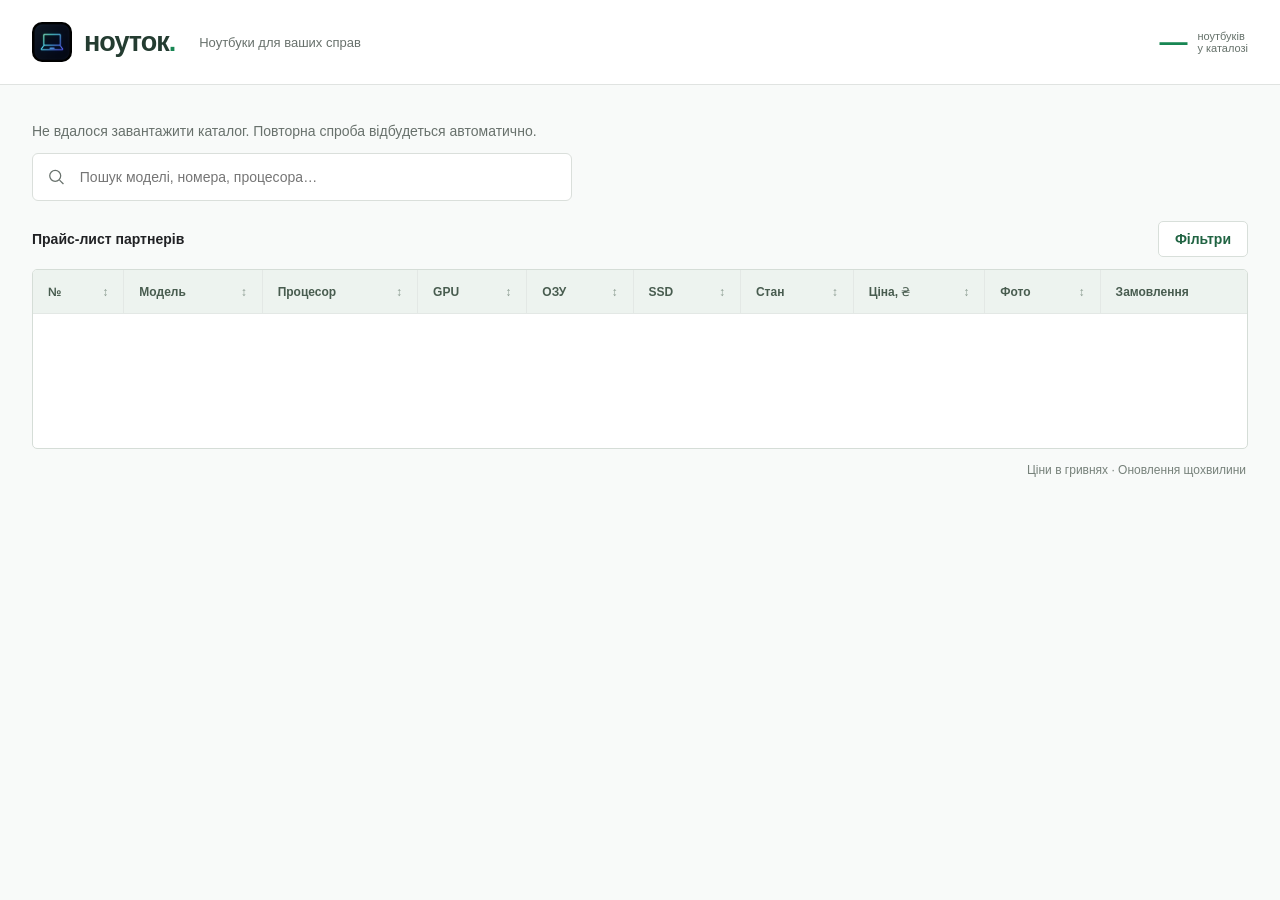
==== commit 08dbd38e: "Add files via upload" ====
--- a/catalog.html
+++ b/catalog.html
@@ -7,8 +7,8 @@
   <meta name="description" content="Ноуток — ноутбуки в наявності. Оберіть модель, оперативну пам’ять, SSD і стан.">
   <title>Ноутбуки в наявності · Ноуток</title>
   <link rel="icon" href="icon-192.png">
-  <link rel="stylesheet" href="catalog.css?v=1.11.129">
-  <script src="catalog.js?v=1.11.129" defer></script>
+  <link rel="stylesheet" href="catalog.css?v=1.11.132">
+  <script src="catalog.js?v=1.11.132" defer></script>
 </head>
 <body>
   <header class="catalog-header"><a href="catalog.html" class="catalog-brand" aria-label="Ноуток — каталог"><img src="icon-192.png" width="40" height="40" alt=""><span>ноуток<span class="brand-dot">.</span></span></a><span class="header-note">Ноутбуки для ваших справ</span><div class="catalog-total"><strong id="catalogTotal">—</strong><span>ноутбуків<br>у каталозі</span></div></header>
@@ -16,9 +16,9 @@
     <section class="catalog-results" aria-label="Ноутбуки">
       <p id="catalogStatus" role="status" aria-live="polite">Завантаження ноутбуків…</p>
       <div class="catalog-mobile-tools">
-        <label class="catalog-search"><svg viewBox="0 0 24 24" fill="none" aria-hidden="true"><circle cx="10.5" cy="10.5" r="7" stroke="currentColor" stroke-width="1.6"/><path d="m16 16 5 5" stroke="currentColor" stroke-width="1.6"/></svg><input id="catalogSearch" type="search" placeholder="Пошук моделі…" aria-label="Пошук моделі"></label>
+        <label class="catalog-search"><svg viewBox="0 0 24 24" fill="none" aria-hidden="true"><circle cx="10.5" cy="10.5" r="7" stroke="currentColor" stroke-width="1.6"/><path d="m16 16 5 5" stroke="currentColor" stroke-width="1.6"/></svg><input id="catalogSearch" type="search" placeholder="Пошук моделі, номера, процесора…" aria-label="Пошук ноутбука"></label>
       </div>
-      <div class="catalog-sort-buttons" role="group" aria-label="Сортування за колонками"><button type="button" data-sort-field="title" aria-pressed="false">Модель <span aria-hidden="true">↕</span></button><div class="catalog-sort-specs"><button type="button" data-sort-field="ram" aria-pressed="false">ОЗУ <span aria-hidden="true">↕</span></button><button type="button" data-sort-field="ssd" aria-pressed="false">SSD <span aria-hidden="true">↕</span></button><button type="button" data-sort-field="condition" aria-pressed="false">Стан <span aria-hidden="true">↕</span></button><button type="button" data-sort-field="photo" aria-pressed="false">Фото <span aria-hidden="true">↕</span></button><button type="button" data-sort-field="price" aria-pressed="false">Ціна <span aria-hidden="true">↕</span></button></div><button id="catalogFiltersToggle" type="button" aria-expanded="false" aria-controls="catalogFilters"><svg viewBox="0 0 24 24" fill="currentColor" aria-hidden="true"><path d="M3 4h18v3l-7 7v6l-4-2v-4L3 7z"/></svg>Фільтри</button></div>
+      <div class="catalog-toolbar"><span>Прайс-лист партнерів</span><button id="catalogFiltersToggle" type="button" aria-expanded="false" aria-controls="catalogFilters">Фільтри</button></div>
       <div id="catalogFilters" class="catalog-mobile-tools" hidden>
         <label>ОЗУ<select id="filterRam"><option value="">Усі</option></select></label>
         <label>SSD<select id="filterSsd"><option value="">Усі</option></select></label>
@@ -26,7 +26,7 @@
         <label class="catalog-photo-filter"><input id="filterPhoto" type="checkbox"> Лише з фото</label>
         <button id="resetCatalogFilters" type="button">Скинути фільтри</button>
       </div>
-      <div id="catalogList" aria-busy="true"></div>
+      <p class="scroll-hint">Гортайте таблицю вбік, щоб побачити ціни, фото та кнопку покупки →</p><div class="sheet-scroll" tabindex="0" role="region" aria-label="Таблиця ноутбуків, прокручуйте для перегляду всіх колонок"><table class="catalog-sheet"><caption class="sr-only">Ноутбуки в наявності — прайс-лист партнерів</caption><thead><tr><th scope="col" aria-sort="none"><button type="button" data-sort-field="number" aria-pressed="false">№ <span aria-hidden="true">↕</span></button></th><th scope="col" aria-sort="none"><button type="button" data-sort-field="title" aria-pressed="false">Модель <span aria-hidden="true">↕</span></button></th><th scope="col" aria-sort="none"><button type="button" data-sort-field="processor" aria-pressed="false">Процесор <span aria-hidden="true">↕</span></button></th><th scope="col" aria-sort="none"><button type="button" data-sort-field="gpu" aria-pressed="false">GPU <span aria-hidden="true">↕</span></button></th><th scope="col" aria-sort="none"><button type="button" data-sort-field="ram" aria-pressed="false">ОЗУ <span aria-hidden="true">↕</span></button></th><th scope="col" aria-sort="none"><button type="button" data-sort-field="ssd" aria-pressed="false">SSD <span aria-hidden="true">↕</span></button></th><th scope="col" aria-sort="none"><button type="button" data-sort-field="condition" aria-pressed="false">Стан <span aria-hidden="true">↕</span></button></th><th scope="col" aria-sort="none"><button type="button" data-sort-field="price" aria-pressed="false">Ціна, ₴ <span aria-hidden="true">↕</span></button></th><th scope="col" aria-sort="none"><button type="button" data-sort-field="photo" aria-pressed="false">Фото <span aria-hidden="true">↕</span></button></th><th scope="col">Замовлення</th></tr></thead><tbody id="catalogList" aria-busy="true"></tbody></table></div><footer class="sheet-footer"><span id="catalogShown" role="status" aria-live="polite"></span><span>Ціни в гривнях · Оновлення щохвилини</span></footer>
     </section>
   </main>
   <dialog id="purchaseDialog" class="purchase-dialog" aria-labelledby="purchaseTitle" aria-describedby="purchaseProduct">
--- a/catalog.css
+++ b/catalog.css
@@ -1,280 +1,14 @@
-:root{font-family:Inter,-apple-system,BlinkMacSystemFont,"Segoe UI",sans-serif;color:#202c2b;background:#f5f6f3;font-synthesis:none}*{box-sizing:border-box}body{margin:0}button,input{font:inherit}button,a,input{-webkit-tap-highlight-color:transparent}button{cursor:pointer}a{color:inherit;text-decoration:none}.catalog-header,main{width:min(1120px,calc(100% - 64px));margin-inline:auto}.catalog-header{display:flex;align-items:center;justify-content:space-between;padding:26px 0;border-bottom:1px solid #dce1da}.catalog-brand{display:flex;gap:12px;align-items:center;font-size:26px;font-weight:850;letter-spacing:-1.2px}.catalog-brand img{border-radius:12px}.brand-dot{color:#5b826b}.header-note{font-size:13px;color:#69716c}#catalogList{display:grid;gap:12px}.buyer-card{display:grid;grid-template-columns:minmax(0,1fr) 320px;align-items:center;gap:30px;padding:26px;background:#fff;border:1px solid #e0e5dc;border-radius:18px}.buyer-model{display:flex;gap:18px;align-items:center;min-width:0}.laptop-symbol{display:grid;place-items:center;flex-shrink:0;width:62px;height:62px;background:#eef2eb;border-radius:14px;color:#617c66}.laptop-symbol svg{width:34px;height:34px}.buyer-card h2{font-size:18px;line-height:1.45;font-weight:650;margin:0;letter-spacing:-.3px;overflow-wrap:anywhere}.buyer-number{font-size:11px;letter-spacing:1px;text-transform:uppercase;color:#788175;margin:0 0 7px}.buyer-card dl{display:grid;grid-template-columns:1fr 1fr 1fr;gap:12px;margin:0}.buyer-card dt{font-size:10px;letter-spacing:1px;color:#788175;text-transform:uppercase;margin-bottom:9px}.buyer-card dd{margin:0;font-size:15px;font-weight:650}.condition{display:inline-block;border-radius:6px;padding:4px 7px;background:#edf4e9;color:#4a6a45;line-height:1.25}.unspecified{color:#879084;font-size:12px;font-weight:400}.catalog-empty{padding:60px 20px;text-align:center;color:#69716c;border:1px dashed #cdd7ca;border-radius:18px;font-size:15px}button:focus-visible,a:focus-visible{outline:2px solid #6d8f75;outline-offset:4px}@media(max-width:780px){.catalog-header,main{width:calc(100% - 36px)}.header-note{font-size:11px;max-width:110px;text-align:right}.buyer-card{grid-template-columns:1fr;gap:24px;padding:20px}.buyer-card dl{padding-top:18px;border-top:1px solid #edf0e9;gap:10px}.buyer-card h2{font-size:17px}.laptop-symbol{width:48px;height:48px}.buyer-model{gap:14px}}@media(max-width:380px){.catalog-header{padding:20px 0}.buyer-card{padding:17px}.buyer-card dd{font-size:14px}}
-
-/* Buyer cards: aligned specifications and a distinct price column. */
-.buyer-card{grid-template-columns:minmax(0,1fr) minmax(520px,1.35fr);gap:28px;padding:24px;border-radius:20px;box-shadow:0 3px 14px rgba(32,44,43,.025)}
-.buyer-model>div{min-width:0}
-.buyer-number{font-size:10px;letter-spacing:1.2px;margin-bottom:8px}
-.buyer-card h2{font-size:19px;line-height:1.35}
-.laptop-symbol{width:56px;height:56px;border:1px solid #e2eadd;background:linear-gradient(145deg,#f3f6ef,#e9efe4)}
-.buyer-card dl{grid-template-columns:minmax(0,1fr) minmax(0,1fr) minmax(0,1.2fr) minmax(0,1.3fr) minmax(0,1.5fr);gap:16px;align-items:center}
-.buyer-card dl>div{min-width:0}
-.buyer-card dt{font-size:10px;letter-spacing:1px;margin-bottom:8px}
-.buyer-card dd{font-size:16px;line-height:1.4;overflow-wrap:anywhere}
-.buyer-card dl>div:last-child{border-left:1px solid #e4e9e0;padding-left:20px;text-align:right}
-.buyer-card dl>div:last-child dd{font-size:23px;font-weight:750;letter-spacing:-.6px;color:#34553d}
-.condition{padding:5px 9px;border:1px solid #e3eddd;border-radius:8px;font-size:13px;white-space:nowrap}
-@media(max-width:950px){
-  .buyer-card{grid-template-columns:1fr;gap:20px}
-  .buyer-card dl{border-top:1px solid #edf0e9;padding-top:18px}
-}
-@media(max-width:480px){
-  .buyer-card{padding:18px;gap:16px;border-radius:16px}
-  .buyer-card h2{font-size:17px}
-  .buyer-card dl{grid-template-columns:1fr 1fr;gap:16px 20px;padding-top:16px}
-  .buyer-card dl>div:last-child{padding-left:0;border-left:0;text-align:left}
-  .buyer-card dl>div:last-child dd{font-size:21px}
-  .laptop-symbol{width:46px;height:46px;border-radius:12px}
-}
-
-.buyer-processor{margin:8px 0 0;font-size:12px;line-height:1.5;color:#69716c;overflow-wrap:anywhere}
-
-
-
-
-
-
-
-
-.catalog-header{gap:20px}
-.header-note{margin-left:auto}
-.catalog-total{display:flex;align-items:center;flex-shrink:0;gap:10px;padding-left:20px;border-left:1px solid #d1d8cf}
-.catalog-total strong{font-size:32px;line-height:1;font-weight:650;letter-spacing:-1px;color:#34553d}
-.catalog-total span{font-size:11px;line-height:1.5;color:#6a746c}
-@media(max-width:600px){.header-note{display:none}.catalog-header{gap:12px}.catalog-total{padding-left:12px;gap:8px}.catalog-total strong{font-size:28px}.catalog-total span{font-size:10px}}
-
-
-
-
-
-
-
-/* Match the card's outer grid and specifications grid exactly. */
-.catalog-sort-buttons{display:grid;grid-template-columns:minmax(0,1fr) minmax(520px,1.35fr);gap:28px;padding:0 25px;margin:0 0 12px}
-.catalog-sort-specs{display:grid;grid-template-columns:minmax(0,1fr) minmax(0,1fr) minmax(0,1.2fr) minmax(0,1.3fr) minmax(0,1.5fr);gap:16px}
-.catalog-sort-buttons button{display:flex;align-items:center;justify-self:start;gap:6px;min-height:40px;max-width:100%;padding:8px 0;border:0;border-radius:6px;background:transparent;color:#526650;font:inherit;font-size:12px;cursor:pointer}
-.catalog-sort-buttons>button{margin-left:74px}
-.catalog-sort-specs>button:last-child{justify-self:end}
-.catalog-sort-buttons button:hover{color:#202c2b;background:#edf4e9}
-.catalog-sort-buttons button[aria-pressed="true"]{color:#34553d;font-weight:700;background:#edf4e9}
-.catalog-sort-buttons button span{font-size:16px}
-@media(max-width:950px){.catalog-sort-buttons{grid-template-columns:1fr;gap:4px}.catalog-sort-specs{border-top:1px solid #dce1da;padding-top:4px}}
-@media(max-width:780px){.catalog-sort-buttons>button{margin-left:70px}}
-@media(max-width:480px){.catalog-sort-buttons{padding:0 19px}.catalog-sort-buttons>button{margin-left:60px}.catalog-sort-specs{grid-template-columns:1fr 1fr;gap:4px 20px}.catalog-sort-specs>button:last-child{justify-self:start}}
-
-.catalog-sort-buttons{margin-top:20px}
-#catalogStatus{font-size:13px;color:#788175;margin:16px 0}
-
-main{padding-bottom:24px}
-
-.catalog-photo-heading{display:flex;align-items:center;min-height:40px;color:#69716c;font-size:12px}
-.catalog-photo-link{display:inline-flex;align-items:center;justify-content:center;min-height:40px;max-width:100%;padding:8px;border:1px solid #ceddc9;border-radius:9px;background:#edf4e9;color:#34553d;font-size:12px;font-weight:650;line-height:1.3;text-align:center;text-decoration:none;white-space:nowrap;transition:background .15s ease,border-color .15s ease}
-.catalog-photo-link:hover{background:#e0ecd9;border-color:#a9c1a1}
-.catalog-photo-link:active{background:#d4e4cb}
-
-.catalog-mobile-tools,#catalogFiltersToggle,.buyer-mobile-specs,.buyer-mobile-price,.photo-mobile-label{display:none}
-[hidden]{display:none !important}
-@media(max-width:780px){
-  .catalog-header,main{width:calc(100% - 32px)}
-  .catalog-header{padding:26px 0 22px;border:0;gap:12px}
-  .catalog-brand{font-size:30px;letter-spacing:-1.4px;gap:14px;font-weight:900}
-  .catalog-brand img{width:48px;height:48px;border-radius:13px}
-  .header-note{display:none}
-  .catalog-total{gap:10px;padding-left:15px}
-  .catalog-total strong{font-size:36px;font-weight:750}
-  .catalog-total span{font-size:12px;line-height:1.35}
-  .catalog-mobile-tools{display:block}
-  .catalog-search{display:flex;align-items:center;gap:14px;padding:0 16px;height:52px;background:#fff;border:1px solid #e0e4dc;border-radius:17px;box-shadow:0 3px 12px #20352a04}
-  .catalog-search svg{width:25px;height:25px;flex-shrink:0}
-  .catalog-search input{width:100%;min-width:0;border:0;background:transparent;color:#202c2b;font-size:17px;outline:none}
-  .catalog-search:focus-within{outline:2px solid #6d8f75;outline-offset:2px}
-  .catalog-search input::placeholder{color:#7b827c}
-  .catalog-sort-buttons{display:grid;grid-template-columns:1.08fr .8fr .9fr 1.12fr;align-items:center;gap:7px;padding:0;margin:16px 0}
-  .catalog-sort-specs{display:contents}
-  .catalog-sort-buttons button{justify-content:center;justify-self:stretch;min-width:0;min-height:40px;margin:0;padding:7px 4px;border:1px solid #d6ddd2;border-radius:13px;background:#edf1e9;color:#3c5245;font-size:14px;gap:5px;white-space:nowrap}
-  .catalog-sort-buttons [data-sort-field="title"]{order:0}
-  .catalog-sort-buttons [data-sort-field="price"]{order:1}
-  .catalog-sort-buttons [data-sort-field="condition"]{order:2}
-  #catalogFiltersToggle{display:flex;order:3}
-  #catalogFiltersToggle svg{width:17px;height:17px}
-  .catalog-sort-buttons [data-sort-field="ram"],.catalog-sort-buttons [data-sort-field="ssd"],.catalog-sort-buttons [data-sort-field="photo"]{display:none;order:4}
-  .catalog-sort-buttons.filters-expanded [data-sort-field="ram"],.catalog-sort-buttons.filters-expanded [data-sort-field="ssd"],.catalog-sort-buttons.filters-expanded [data-sort-field="photo"]{display:flex;flex-basis:28%}
-  #catalogFilters{display:grid;grid-template-columns:1fr 1fr;gap:12px;padding:16px;margin-bottom:16px;background:#fff;border:1px solid #dce3d8;border-radius:16px}
-  #catalogFilters label{display:flex;flex-direction:column;gap:6px;font-size:13px;color:#526650;min-width:0}
-  #catalogFilters select{width:100%;min-height:42px;border:1px solid #d6ddd2;border-radius:9px;background:#f5f6f3;padding:8px;color:#202c2b;font:inherit}
-  #catalogFilters .catalog-photo-filter{flex-direction:row;align-items:center}
-  #filterPhoto{accent-color:#34553d;width:18px;height:18px}
-  #resetCatalogFilters{grid-column:1/-1;min-height:40px;background:#edf1e9;border:1px solid #d6ddd2;border-radius:10px;color:#34553d;font:inherit}
-  #catalogList{gap:12px}
-  .buyer-card{display:block;position:relative;padding:15px 14px 13px;border-radius:17px;border-color:#e6e9e2;box-shadow:0 3px 14px #20352a05}
-  .buyer-model{align-items:flex-start;gap:12px;padding-right:62px;min-height:46px;padding-left:68px;position:relative}
-  .buyer-model>div{display:flex;flex-direction:column;min-width:0;width:100%}
-  .buyer-card h2{font-size:17px;line-height:1.3;font-weight:750;letter-spacing:-.45px;order:0}
-  .buyer-number{order:1;margin:4px 0 0;font-size:12px;letter-spacing:0;text-transform:none;color:#7a827b}
-  .buyer-number-prefix,.buyer-processor{display:none}
-  .laptop-symbol{position:absolute;top:0;left:0;width:56px;height:58px;border-radius:15px;color:#54715c;background:linear-gradient(135deg,#f0f4ed,#e7eee1)}
-  .laptop-symbol svg{width:42px;height:42px}
-  .buyer-mobile-specs{display:block;margin:5px 0 0;padding-left:68px;color:#7c847d;font-size:12px;line-height:1.5;overflow-wrap:anywhere;min-height:18px}
-  .buyer-card dl{display:flex;justify-content:space-between;align-items:center;gap:10px;border-top:1px solid #edf0e9;padding-top:11px;margin-top:12px}
-  .buyer-card dl>div:nth-child(1),.buyer-card dl>div:nth-child(2),.buyer-card dt{display:none}
-  .buyer-card dl>div:nth-child(4){position:absolute;right:14px;top:15px;max-width:62px}
-  .buyer-card dl>div:nth-child(4) .unspecified{display:none}
-  .buyer-card dl>div:last-child{border:0;padding:0;text-align:right;margin-left:auto}
-  .buyer-card dl>div:last-child dd{font-size:22px;line-height:1.2;font-weight:800;letter-spacing:-.6px}
-  .buyer-desktop-price,.photo-desktop-label{display:none}
-  .buyer-mobile-price{display:inline}
-  .condition{font-size:14px;line-height:1.2;padding:6px 12px;border-radius:10px;background:linear-gradient(100deg,#e0edd9,#f0f5eb);color:#34553d}
-  .catalog-photo-link{min-height:30px;padding:5px 7px;border:0;border-radius:10px;background:#f4f6f0;font-size:12px;font-weight:500}
-  .photo-mobile-label{display:flex;gap:4px;align-items:center}
-  .photo-mobile-label svg{width:17px;height:17px}
-}
-@media(max-width:359px){
-  .catalog-brand{font-size:25px;gap:8px}.catalog-brand img{width:42px;height:42px}
-  .catalog-total{padding-left:9px;gap:7px}.catalog-total strong{font-size:30px}.catalog-total span{font-size:10px}
-  .catalog-sort-buttons{gap:5px}.catalog-sort-buttons button{font-size:12px;padding:6px 8px;gap:5px}
-  .buyer-model{padding-left:56px}.laptop-symbol{width:46px;height:52px}.buyer-mobile-specs{padding-left:56px}
-  .buyer-card h2{font-size:15px}
-}
-
-/* Desktop catalog: search toolbar and a compact, aligned comparison list. */
-@media(min-width:781px){
-  .catalog-header,main{width:min(1240px,calc(100% - 64px))}
-  .catalog-header{padding:28px 0}
-  .catalog-brand{font-size:30px;gap:13px}
-  .catalog-brand img{width:44px;height:44px;border-radius:13px}
-  .catalog-total strong{font-size:36px}
-  .catalog-results{position:relative;display:flex;flex-direction:column;padding-top:24px}
-  .catalog-mobile-tools{display:block}
-  .catalog-search{display:flex;align-items:center;gap:12px;width:calc(100% - 148px);height:50px;padding:0 18px;border:1px solid #dce3d8;border-radius:14px;background:#fff;box-shadow:0 3px 12px #20352a03}
-  .catalog-search svg{width:22px;height:22px;flex-shrink:0;color:#526650}
-  .catalog-search input{width:100%;min-width:0;border:0;outline:0;background:transparent;font-size:15px;color:#202c2b}
-  .catalog-search input::placeholder{color:#7b827c}
-  .catalog-search:focus-within{outline:2px solid #6d8f75;outline-offset:2px}
-  #catalogFiltersToggle{position:absolute;top:24px;right:0;display:flex;align-items:center;justify-content:center;width:132px;min-height:50px;margin:0;padding:12px 16px;gap:9px;border:1px solid #cedbc8;border-radius:14px;background:#edf2e9;color:#34553d;font-size:14px;font-weight:600}
-  #catalogFiltersToggle svg{width:18px;height:18px}
-  #catalogFiltersToggle[aria-expanded="true"]{background:#dfead9;border-color:#a9bfa0}
-  #catalogFilters{order:1;display:grid;grid-template-columns:1fr 1fr 1fr 1fr auto;align-items:end;gap:16px;padding:18px;margin-top:14px;border:1px solid #dce3d8;background:#fff;border-radius:14px}
-  #catalogFilters label{display:flex;flex-direction:column;gap:7px;min-width:0;font-size:12px;color:#60715f}
-  #catalogFilters select{width:100%;min-height:42px;padding:8px 10px;border:1px solid #d6ddd2;border-radius:9px;background:#f7f8f5;color:#202c2b;font:inherit}
-  #catalogFilters .catalog-photo-filter{flex-direction:row;align-items:center;align-self:center;gap:8px;margin-top:20px;font-size:13px}
-  #filterPhoto{width:17px;height:17px;accent-color:#34553d}
-  #resetCatalogFilters{min-height:42px;padding:8px 14px;border:1px solid #d6ddd2;border-radius:9px;background:#f0f4ec;color:#34553d;font:inherit;font-size:13px}
-  .catalog-sort-buttons{order:2;grid-template-columns:minmax(0,1fr) minmax(520px,1.35fr);gap:28px;margin:18px 0 9px;padding:0 23px}
-  .catalog-sort-buttons>button[data-sort-field="title"]{margin-left:68px}
-  .catalog-sort-buttons button{min-height:34px;font-size:12px}
-  .catalog-sort-specs{border:0;padding:0}
-  #catalogList{order:3;gap:10px}
-  #catalogStatus{order:4}
-  .buyer-card{grid-template-columns:minmax(0,1fr) minmax(520px,1.35fr);gap:28px;min-height:116px;padding:20px 22px;border-radius:17px;border-color:#e0e6dc;box-shadow:0 2px 10px #20352a03}
-  .buyer-model{gap:16px}
-  .laptop-symbol{width:52px;height:56px;border-radius:14px}
-  .buyer-card h2{font-size:18px;font-weight:750;letter-spacing:-.35px;line-height:1.35}
-  .buyer-number{font-size:10px;letter-spacing:.8px;margin-bottom:5px}
-  .buyer-processor{margin-top:5px;font-size:12px}
-  .buyer-card dl{border:0;padding-top:0}
-  .buyer-card dt{font-size:9px;margin-bottom:6px;letter-spacing:.8px}
-  .buyer-card dd{font-size:15px}
-  .buyer-card dl>div:last-child{padding-left:16px}
-  .buyer-card dl>div:last-child dd{font-size:24px;letter-spacing:-.7px;font-weight:800}
-  .buyer-desktop-price,.photo-desktop-label{display:none}
-  .buyer-mobile-price{display:inline}
-  .photo-mobile-label{display:flex;align-items:center;gap:6px}
-  .photo-mobile-label svg{width:18px;height:18px}
-  .catalog-photo-link{min-height:36px;padding:7px 10px;border-radius:10px;background:#f0f5eb;font-size:12px}
-  .condition{font-size:13px;padding:5px 10px;border-radius:9px;background:#eaf2e4}
-  .catalog-empty{background:#fff;margin-top:4px}
-}
-@media(min-width:781px) and (max-width:1050px){
-  .buyer-card,.catalog-sort-buttons{grid-template-columns:minmax(0,1fr) minmax(440px,1.45fr);gap:18px}
-  .buyer-card{padding-inline:18px}
-  .catalog-sort-buttons{padding-inline:19px}
-  .buyer-card dl,.catalog-sort-specs{gap:10px}
-  .buyer-model .laptop-symbol{display:none}
-  .catalog-sort-buttons>button[data-sort-field="title"]{margin-left:0}
-  .buyer-card dl>div:last-child dd{font-size:21px}
-  #catalogFilters{grid-template-columns:repeat(3,minmax(0,1fr))}
-  #catalogFilters .catalog-photo-filter{margin-top:0}
-}
-
-/* Product cards with illustrated hardware and three specification tiles. */
-#catalogList{grid-template-columns:repeat(2,minmax(0,1fr));gap:18px;align-items:stretch}
-.buyer-card.product-card{display:grid;align-items:stretch;grid-template-columns:1.45fr repeat(3,minmax(0,1fr));grid-template-rows:auto 1fr auto;gap:18px 12px;position:relative;padding:24px;border:1px solid #e2e8e8;border-radius:24px;background:linear-gradient(130deg,#fff,#f7faff);box-shadow:0 8px 28px #20344806;min-width:0}
-.product-card .buyer-model,.product-card dl{display:contents}
-.product-card .product-heading{display:block;grid-column:2/-1;grid-row:1;padding:0 0 0 4px;min-width:0}
-.product-card h2{font-size:23px;line-height:1.22;font-weight:800;letter-spacing:-.65px;margin:0}
-.product-card .buyer-number{font-size:15px;letter-spacing:0;text-transform:none;margin:8px 0 0;color:#7e8690}
-.product-illustration{grid-column:1;grid-row:1/3;align-self:center;min-width:0}
-.product-illustration svg{width:100%;height:auto;display:block}
-.product-card .product-spec{display:flex!important;flex-direction:column;align-items:center;justify-content:flex-start;gap:8px;text-align:center;min-width:0;margin:0;padding:0;border:0}
-.product-card .buyer-processor{grid-column:2;grid-row:2;overflow-wrap:anywhere}
-.product-card .product-ram{grid-column:3;grid-row:2}
-.product-card .product-ssd{grid-column:4;grid-row:2}
-.spec-icon{display:grid;place-items:center;width:54px;height:54px;border-radius:16px;background:#eaf2ff;color:#2860b9}
-.spec-icon svg{width:34px;height:34px;stroke:currentColor;stroke-width:2;stroke-linecap:round;stroke-linejoin:round}
-.spec-icon-ram{background:#f1eafb;color:#6f45a9}.spec-icon-ssd{background:#edf5e6;color:#477a34}
-.product-card .product-spec dd,.product-card .product-spec strong{order:1;font-size:15px;font-weight:750;line-height:1.3;color:#222c32;margin:0;overflow-wrap:anywhere}
-.product-card .product-spec dt,.product-card .spec-caption{display:block;order:2;font-size:12px;font-weight:400;line-height:1.35;color:#848a94;text-transform:none;letter-spacing:0;margin:0}
-.product-card .product-condition{grid-column:1/3;grid-row:3;display:flex;align-items:center;gap:10px;border-top:1px solid #e1e8eb;padding-top:18px;margin-top:4px}
-.product-card .product-condition dt{display:block;order:1;font-size:14px;color:#828a90;text-transform:none;letter-spacing:0;margin:0}
-.product-card .condition{font-size:22px;font-weight:800;border:0;border-radius:14px;background:linear-gradient(120deg,#dcebd3,#edf5e7);padding:9px 17px;color:#244d2c}
-.product-card .product-price{grid-column:3/-1;grid-row:3;display:flex;justify-content:flex-end;align-items:center;border:0!important;border-top:1px solid #e1e8eb!important;padding:18px 0 0!important;margin:4px 0 0!important;text-align:right}
-.product-card .product-price dt,.product-card .product-photo dt{display:none}
-.product-card .product-price dd{font-size:29px!important;font-weight:850;color:#244d2c;letter-spacing:-1px;line-height:1.2}
-.product-card .buyer-mobile-price{display:inline}
-.product-card .product-photo{position:static!important;grid-column:1;grid-row:2;align-self:end;justify-self:center;max-width:none!important;margin-top:125px}
-.product-card .product-photo .unspecified{display:none}
-.product-card .catalog-photo-link{background:#fff;border:1px solid #e0e7e6;min-height:30px;padding:5px 10px}
-.product-card .photo-mobile-label{display:flex;align-items:center;gap:5px}.product-card .photo-mobile-label svg{width:17px;height:17px}
-.catalog-empty{grid-column:1/-1}
-@media(min-width:781px){
-  .catalog-sort-buttons{display:flex;gap:12px;padding:0;flex-wrap:wrap}
-  .catalog-sort-specs{display:contents}
-  .catalog-sort-buttons>button[data-sort-field="title"]{margin:0}
-  .catalog-sort-buttons button[data-sort-field]{padding:7px 12px;border:1px solid #dbe3d6;border-radius:10px;background:#f0f4ec}
-}
-@media(max-width:1100px){#catalogList{grid-template-columns:1fr}.buyer-card.product-card{grid-template-columns:1.35fr repeat(3,minmax(0,1fr))}}
-@media(max-width:600px){
-  .buyer-card.product-card{grid-template-columns:repeat(3,minmax(0,1fr));padding:19px 16px;gap:18px 10px;border-radius:22px}
-  .product-card .product-heading{grid-column:2/-1;grid-row:1;padding:5px 0 0 4px}
-  .product-card h2{font-size:22px}
-  .product-card .buyer-number{font-size:14px;margin-top:7px}
-  .product-illustration{grid-column:1;grid-row:1;align-self:start}
-  .product-card .buyer-processor{grid-column:1;grid-row:2}
-  .product-card .product-ram{grid-column:2;grid-row:2}
-  .product-card .product-ssd{grid-column:3;grid-row:2}
-  .product-card .product-photo{grid-column:2/-1;grid-row:1;align-self:end;justify-self:start;margin:0 0 0 4px;transform:translateY(4px)}
-  .product-card:has(.catalog-photo-link) .product-heading{padding-bottom:38px}
-  .product-card .product-condition{grid-column:1;gap:0;flex-direction:column;align-items:flex-start}
-  .product-card .product-condition dt{display:none}
-  .product-card .product-price{grid-column:2/-1}
-  .product-card .product-price dd{font-size:28px!important}
-  .product-card .condition{font-size:20px;padding:8px 13px}
-  .product-card .product-spec dd,.product-card .product-spec strong{font-size:15px}
-  .product-card .product-spec dt,.product-card .spec-caption{font-size:11px}
-}
-
-.product-photo-image img{display:block;width:100%;height:auto;aspect-ratio:4/3;object-fit:contain;border-radius:10px;mix-blend-mode:multiply}
-
-/* Specifications are opt-in on each card; keep the title, photo and price visible. */
-#catalogList{align-items:start}
-.buyer-card.product-card{grid-template-rows:auto auto auto}
-.product-card .product-spec[hidden]{display:none!important}
-.product-card .product-illustration{grid-row:1}
-.product-card .product-photo{grid-row:2;margin:0;align-self:center}
-.product-specs-toggle{grid-column:2/-1;grid-row:2;display:flex;align-items:center;justify-content:space-between;gap:12px;min-height:42px;padding:8px 12px;border:1px solid #dde6e8;border-radius:12px;background:#f0f5f7;color:#4f626a;text-align:left;font-size:13px;font-weight:600}
-.product-specs-toggle:hover{background:#e7eff2}
-.product-specs-toggle span{font-size:17px}
-.product-card .product-spec{grid-row:3}
-.product-card .product-condition,.product-card .product-price{grid-row:3}
-.product-card.specs-expanded .product-condition,.product-card.specs-expanded .product-price{grid-row:4}
-@media(max-width:600px){
-  .product-specs-toggle{grid-column:1/-1}
-  .product-card .product-photo{grid-row:1;align-self:end}
-}
-
-.product-buy-button{position:absolute;top:18px;right:18px;display:grid;place-items:center;width:42px;height:42px;padding:9px;border:1px solid #dce7d7;border-radius:13px;background:#edf5e8;color:#345b39;box-shadow:0 3px 10px #34553d05}
-.product-buy-button svg{width:23px;height:23px}
-.product-buy-button:hover{background:#deecd5;border-color:#a9c29e}
-.product-card .product-heading{padding-right:46px}
+*{box-sizing:border-box} [hidden]{display:none!important}
+:root{font-family:Arial,Helvetica,sans-serif;color:#202124;background:#f8faf9;font-synthesis:none}
+body{margin:0}button,input,select{font:inherit}button,a,input,select{touch-action:manipulation}button{cursor:pointer}button:focus-visible,a:focus-visible,input:focus-visible,select:focus-visible,.sheet-scroll:focus-visible{outline:2px solid #1a73e8;outline-offset:2px}
+.catalog-header{display:flex;align-items:center;gap:24px;padding:22px 32px;background:#fff;border-bottom:1px solid #e0e3e1}
+.catalog-brand{display:flex;align-items:center;gap:12px;text-decoration:none;color:#243c31;font-size:27px;font-weight:800;letter-spacing:-1px}.catalog-brand img{border-radius:10px}.brand-dot{color:#188653}.header-note{color:#68716c;font-size:13px}.catalog-total{margin-left:auto;display:flex;align-items:center;gap:10px;color:#65716a;font-size:11px}.catalog-total strong{font-size:28px;color:#188653}
+main{padding:24px 32px}.catalog-results{max-width:1800px;margin:auto}.catalog-search{display:flex;align-items:center;gap:12px;background:#fff;border:1px solid #dadfdb;border-radius:6px;padding:10px 14px;max-width:540px}.catalog-search svg{width:20px;height:20px;color:#68716c}.catalog-search input{border:0;outline:0;min-width:0;width:100%;background:transparent;font-size:14px;line-height:24px}.catalog-search:focus-within{border-color:#1a73e8;box-shadow:0 0 0 1px #1a73e8}
+.catalog-toolbar{display:flex;align-items:center;justify-content:space-between;gap:12px;margin:20px 0 12px;font-size:14px;font-weight:600}.catalog-toolbar button,#resetCatalogFilters{border:1px solid #d8dfda;border-radius:5px;background:#fff;padding:9px 16px;color:#216443}#catalogFiltersToggle[aria-expanded=true]{background:#e6f4ea;border-color:#93c5a4}
+#catalogFilters{display:flex;flex-wrap:wrap;align-items:end;gap:16px;background:#edf3ef;padding:16px;margin-bottom:12px;border:1px solid #dce5df;border-radius:6px}#catalogFilters label{display:flex;flex-direction:column;gap:6px;font-size:12px;color:#4a5c51}#catalogFilters select{min-width:130px;padding:8px;border:1px solid #cdd8d0;border-radius:4px;background:#fff}#catalogFilters .catalog-photo-filter{flex-direction:row;align-items:center;align-self:center;font-size:13px}#filterPhoto{accent-color:#188653}
+.sheet-scroll{overflow:auto;max-height:calc(100dvh - 265px);min-height:180px;border:1px solid #d5ddd7;background:#fff;border-radius:5px}.catalog-sheet{width:100%;min-width:1090px;border-collapse:separate;border-spacing:0;font-size:13px;text-align:left}.catalog-sheet th,.catalog-sheet td{padding:13px 15px;border-right:1px solid #e3e8e5;border-bottom:1px solid #e3e8e5;vertical-align:middle}.catalog-sheet tr>:last-child{border-right:0}.catalog-sheet thead th{position:sticky;top:0;z-index:3;background:#edf3ef;font-size:12px;font-weight:600;color:#485c4f;white-space:nowrap;height:44px;padding:0}.catalog-sheet thead th:last-child{padding:0 15px}.catalog-sheet thead button{display:flex;justify-content:space-between;align-items:center;gap:14px;padding:13px 15px;width:100%;border:0;background:transparent;color:inherit;text-align:left}.catalog-sheet thead button span{color:#8a9b90}.catalog-sheet thead th[aria-sort=ascending],.catalog-sheet thead th[aria-sort=descending]{background:#dceee2;color:#13733c}.catalog-sheet thead button:hover{background:#dfeae2}
+.catalog-sheet tbody tr{background:#fff}.catalog-sheet tbody tr:nth-child(even){background:#f9fbfa}.catalog-sheet tbody tr:hover,.catalog-sheet tbody tr:focus-within{background:#edf5ff}.catalog-sheet h2{margin:0;font-size:13px;font-weight:600;line-height:1.5}.product-heading{min-width:235px;max-width:370px}.buyer-number{color:#77847c;font-variant-numeric:tabular-nums}.buyer-processor{min-width:160px;max-width:260px;line-height:1.5}.product-ram,.product-ssd,.product-price,.product-condition{white-space:nowrap}.product-price{font-variant-numeric:tabular-nums;text-align:right;font-weight:600}.condition{display:inline-block;color:#25603b;background:#e6f2e9;border-radius:4px;padding:4px 7px;font-size:12px}.unspecified{color:#89928d;font-size:12px;font-weight:400}.catalog-photo-link{color:#1967d2;text-decoration:none;white-space:nowrap}.catalog-photo-link:hover{text-decoration:underline}.product-buy-button{border:1px solid #c9dfcf;border-radius:4px;background:#f3faf5;color:#13733c;padding:6px 10px;font-size:12px}.product-buy-button:hover{background:#dceee2}.catalog-empty{text-align:center;padding:48px!important;color:#68716c}.sheet-footer{display:flex;justify-content:space-between;gap:14px;padding:14px 2px;color:#76817a;font-size:12px}#catalogStatus{font-size:14px;color:#68716c}.sr-only{position:absolute;width:1px;height:1px;padding:0;overflow:hidden;clip:rect(0,0,0,0);white-space:nowrap}
+@media(max-width:780px){.catalog-header{padding:16px;gap:12px}.header-note{display:none}.catalog-brand{font-size:23px}.catalog-total strong{font-size:23px}main{padding:16px 12px}.catalog-search{max-width:none}.sheet-scroll{max-height:calc(100dvh - 260px)}.catalog-sheet{min-width:1050px}.catalog-sheet .product-heading{position:sticky;left:0;z-index:1;background:inherit;min-width:170px;max-width:190px;border-right:2px solid #cbd7ce}.catalog-sheet thead th:nth-child(2){left:0;z-index:4;min-width:170px;border-right:2px solid #cbd7ce}.catalog-sheet th,.catalog-sheet td{padding:12px}.sheet-footer{flex-direction:column;gap:7px;font-size:11px}#catalogFilters{gap:12px}#catalogFilters label{flex:1}#catalogFilters select{min-width:100px;width:100%}}
 .purchase-open{overflow:hidden}
 .purchase-dialog{width:min(500px,calc(100vw - 32px));max-height:calc(100dvh - 32px);padding:26px;border:1px solid #e1e7dd;border-radius:24px;background:#fafcf8;color:#202c2b;box-shadow:0 24px 100px #142a2940;overflow-y:auto;overscroll-behavior:contain}
 .purchase-dialog::backdrop{background:#18292880;backdrop-filter:blur(4px)}
@@ -293,10 +27,12 @@
 .purchase-price-input span{position:absolute;right:16px;top:50%;transform:translateY(-50%);font-size:20px;color:#34553d}
 .purchase-feedback{margin:0;font-size:13px;line-height:1.4}
 @media(max-width:600px){
-  .product-buy-button{top:16px;right:14px;width:38px;height:38px;padding:8px;border-radius:12px}
-  .product-card .product-heading{padding-right:40px}
   .purchase-dialog{padding:22px 18px;border-radius:22px}
 }
 .purchase-hint{font-size:12px;line-height:1.5;color:#7a8776;margin:1px 0 0}
 .purchase-submit{display:flex;align-items:center;justify-content:center;gap:12px;min-height:50px;padding:12px 18px;border:0;border-radius:13px;background:#345b39;color:#fff;font:inherit;font-size:15px;font-weight:650}
 .purchase-submit:hover{background:#294a2e}
+
+.product-heading,.buyer-processor{overflow-wrap:anywhere}.scroll-hint{display:none}@media(max-width:780px){.scroll-hint{display:block;font-size:11px;line-height:1.5;color:#68716c;margin:0 0 10px}.sheet-scroll{max-height:calc(100dvh - 300px)}}
+
+.buyer-gpu{min-width:150px;max-width:260px;overflow-wrap:anywhere;line-height:1.5}
